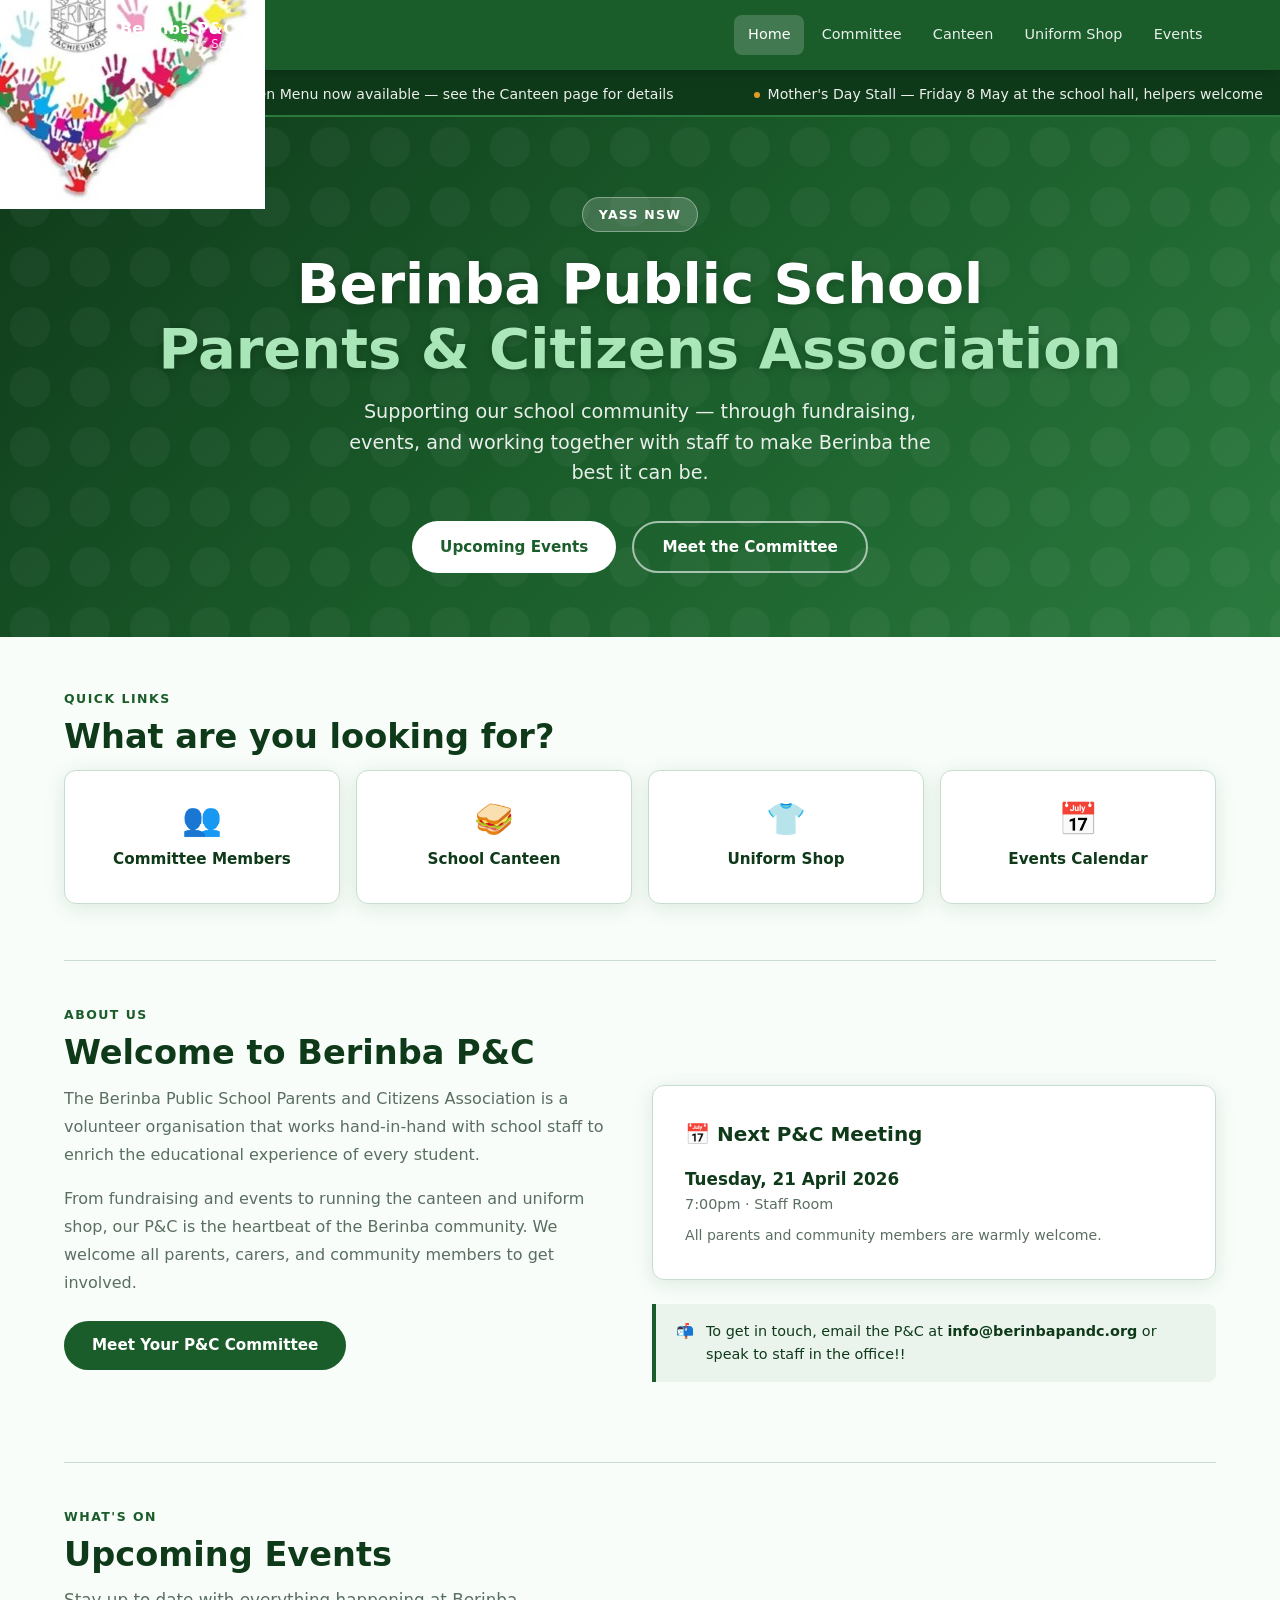
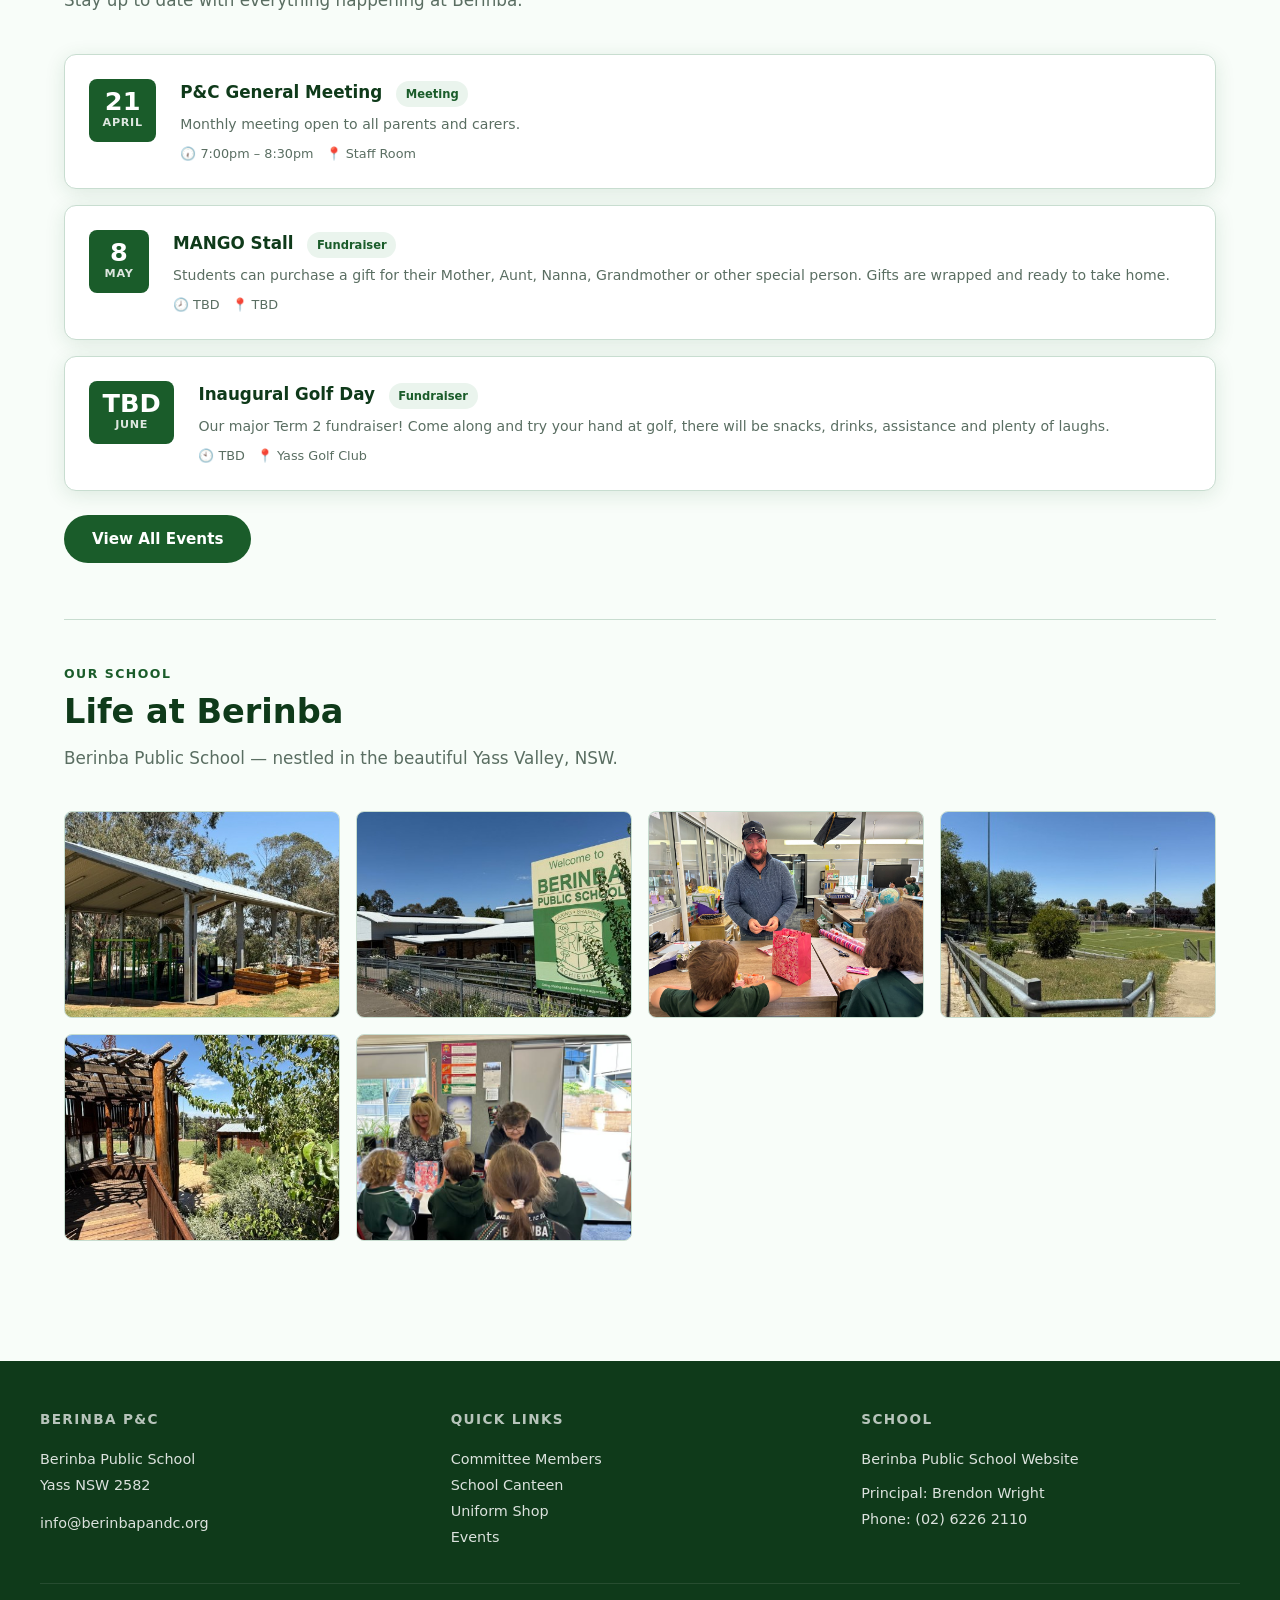
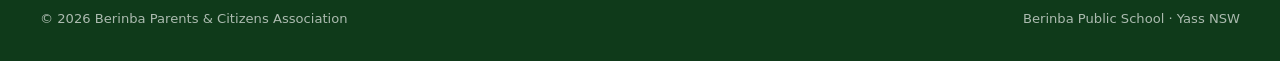
==== index.html @ 1c78a3bf "Update navigation logo image source" ====
<!DOCTYPE html>
<html lang="en">
<head>
  <meta charset="UTF-8" />
  <meta name="viewport" content="width=device-width, initial-scale=1.0" />
  <title>Berinba P&C Association | Berinba Public School, Yass NSW</title>
  <meta name="description" content="Berinba Public School Parents and Citizens Association — Yass NSW. Events, canteen, uniform shop and committee information." />
  <link rel="stylesheet" href="styles.css" />
</head>
<body>

<!-- ===== NAVIGATION ===== -->
<nav>
  <div class="nav-inner">
    <a href="index.html" class="nav-logo">
      <div class="nav-logo-icon"><img src="photos/pandclogo.jpg"></div>
      <div class="nav-logo-text">
        <strong>Berinba P&C</strong>
        <span>Berinba Public School</span>
      </div>
    </a>
    <button class="nav-hamburger" onclick="toggleMenu()" aria-label="Menu">
      <span></span><span></span><span></span>
    </button>
    <ul class="nav-links" id="navLinks">
      <li><a href="index.html" class="active">Home</a></li>
      <li><a href="committee.html">Committee</a></li>
      <li><a href="canteen.html">Canteen</a></li>
      <li><a href="uniform.html">Uniform Shop</a></li>
      <li><a href="events.html">Events</a></li>
    </ul>
  </div>
</nav>

<!-- ===== EVENTS TICKER ===== -->
<div class="ticker-wrap">
  <div class="ticker-outer" style="padding-left: 110px;">
    <span class="ticker-label">News</span>
    <div class="ticker-track" id="tickerTrack">
      <!-- Items duplicated for seamless loop -->
      <span class="ticker-item"><span class="dot"></span>Term 2 Canteen Menu now available — see the Canteen page for details</span>
      <span class="ticker-item"><span class="dot"></span>Mother's Day Stall — Friday 8 May at the school hall, helpers welcome</span>
      <span class="ticker-item"><span class="dot"></span>P&C Meeting — Tuesday 21 April, 7:00pm in the Staff Room. All welcome!</span>
      <span class="ticker-item"><span class="dot"></span>Uniform Shop open every Friday morning, orders can be made on the QKR app</span>
      <span class="ticker-item"><span class="dot"></span>Pancake breakfast from 8:30am, 20 April - join us to start the new term</span>
      <span class="ticker-item"><span class="dot"></span>Berinba's Inaugural Golf Day - more details coming soon</span>
      <span class="ticker-item"><span class="dot"></span>Term 2 Canteen Menu now available — see the Canteen page for details</span>
      <span class="ticker-item"><span class="dot"></span>Mother's Day Stall — Friday 8 May at the school hall, helpers welcome</span>
      <span class="ticker-item"><span class="dot"></span>P&C Meeting — Tuesday 21 April, 7:00pm in the Staff Room. All welcome!</span>
      <span class="ticker-item"><span class="dot"></span>Uniform Shop open every Friday morning, orders can be made on the QKR app</span>
      <span class="ticker-item"><span class="dot"></span>Pancake breakfast from 8:30am, 20 April - join us to start the new term</span>
      <span class="ticker-item"><span class="dot"></span>Berinba's Inaugural Golf Day - more details coming soon</span> </div>
  </div>
</div>

<!-- ===== HERO ===== -->
<section class="hero">
  <div class="hero-badge">Yass NSW</div>
  <h1>Berinba Public School<br><span>Parents & Citizens Association</span></h1>
  <p>Supporting our school community — through fundraising, events, and working together with staff to make Berinba the best it can be.</p>
  <div class="hero-actions">
    <a href="events.html" class="btn btn-white">Upcoming Events</a>
    <a href="committee.html" class="btn btn-outline">Meet the Committee</a>
  </div>
</section>

<!-- ===== MAIN ===== -->
<main>

  <!-- Quick links -->
  <section class="section">
    <p class="section-label">Quick Links</p>
    <h2 class="section-title">What are you looking for?</h2>
    <div class="quick-links">
      <a href="committee.html" class="quick-link">
        <span class="quick-link-icon">👥</span>
        Committee Members
      </a>
      <a href="canteen.html" class="quick-link">
        <span class="quick-link-icon">🥪</span>
        School Canteen
      </a>
      <a href="uniform.html" class="quick-link">
        <span class="quick-link-icon">👕</span>
        Uniform Shop
      </a>
      <a href="events.html" class="quick-link">
        <span class="quick-link-icon">📅</span>
        Events Calendar
      </a>
    </div>
  </section>

  <div class="divider"></div>

  <!-- About P&C -->
  <section class="section">
    <p class="section-label">About Us</p>
    <h2 class="section-title">Welcome to Berinba P&C</h2>
    <div class="info-row">
      <div>
        <p style="color: var(--text-muted); margin-bottom: 1rem; font-size: 1rem; line-height: 1.75;">
          The Berinba Public School Parents and Citizens Association is a volunteer organisation that works hand-in-hand with school staff to enrich the educational experience of every student.
        </p>
        <p style="color: var(--text-muted); margin-bottom: 1.5rem; font-size: 1rem; line-height: 1.75;">
          From fundraising and events to running the canteen and uniform shop, our P&C is the heartbeat of the Berinba community. We welcome all parents, carers, and community members to get involved.
        </p>
        <a href="committee.html" class="btn btn-green">Meet Your P&C Committee</a>
      </div>
      <div>
        <div class="info-block" style="margin-bottom: 1rem;">
          <h2>📅 Next P&C Meeting</h2>
          <p style="font-size: 1.05rem; font-weight: 600; color: var(--green-dark);">Tuesday, 21 April 2026</p>
          <p style="color: var(--text-muted); font-size: 0.9rem;"> 7:00pm · Staff Room</p>
          <p style="color: var(--text-muted); font-size: 0.88rem; margin-top: 0.5rem;">All parents and community members are warmly welcome.</p>
        </div>
        <div class="notice">
          <span>📬</span>
          <span>To get in touch, email the P&C at <strong>info@berinbapandc.org</strong> or speak to staff in the office!!</span>
        </div>
      </div>
    </div>
  </section>

  <div class="divider"></div>

  <!-- Upcoming Events Preview -->
  <section class="section">
    <p class="section-label">What's On</p>
    <h2 class="section-title">Upcoming Events</h2>
    <p class="section-intro">Stay up to date with everything happening at Berinba.</p>

    <div class="event-list">
      <div class="event-card">
        <div class="event-date-box">
          <span class="day">21</span>
          <span class="month">April</span>
        </div>
        <div class="event-info">
          <h3>P&C General Meeting <span class="event-tag">Meeting</span></h3>
          <p>Monthly meeting open to all parents and carers.</p>
          <div class="event-meta">
            <span>🕡 7:00pm – 8:30pm</span>
            <span>📍 Staff Room</span>
          </div>
        </div>
      </div>

      <div class="event-card">
        <div class="event-date-box">
          <span class="day">8</span>
          <span class="month">May</span>
        </div>
        <div class="event-info">
          <h3>MANGO Stall <span class="event-tag">Fundraiser</span></h3>
          <p>Students can purchase a gift for their Mother, Aunt, Nanna, Grandmother or other special person. Gifts are wrapped and ready to take home.</p>
          <div class="event-meta">
            <span>🕗 TBD</span>
            <span>📍 TBD</span>
          </div>
        </div>
      </div>

      <div class="event-card">
        <div class="event-date-box">
          <span class="day">TBD</span>
          <span class="month">June</span>
        </div>
        <div class="event-info">
          <h3>Inaugural Golf Day <span class="event-tag">Fundraiser</span></h3>
          <p>Our major Term 2 fundraiser! Come along and try your hand at golf, there will be snacks, drinks, assistance and plenty of laughs.</p>
          <div class="event-meta">
            <span>🕙 TBD</span>
            <span>📍 Yass Golf Club</span>
          </div>
        </div>
      </div>
    </div>

    <div style="margin-top: 1.5rem;">
      <a href="events.html" class="btn btn-green">View All Events</a>
    </div>
  </section>

  <div class="divider"></div>

  <!-- Photo Gallery -->
  <section class="section">
    <p class="section-label">Our School</p>
    <h2 class="section-title">Life at Berinba</h2>
    <p class="section-intro">Berinba Public School — nestled in the beautiful Yass Valley, NSW.</p>
    <div class="photo-grid">
      <div class="photo-item" title="Our adventure playground"><img src="photos/adventureplayground.jpg" alt="The Adventure Playground" style="width:100%;height:100%;object-fit:cover;"></div>
      <div class="photo-item" title="The school entrance on Church St"><img src="photos/schoolentry.jpg" alt="School Entry" style="width:100%;height:100%;object-fit:cover;"></div>
      <div class="photo-item" title="Our Vice President lending a hand"><img src="photos/chfundraising.jpg" alt="MANGO Stall" style="width:100%;height:100%;object-fit:cover;"></div>
      <div class="photo-item" title="The school oval"><img src="photos/schooloval.jpg" alt="The Adventure Playground" style="width:100%;height:100%;object-fit:cover;"></div>
      <div class="photo-item" title="Our nature playground"><img src="photos/natureplaygound.jpg" alt="The Nature Playground" style="width:100%;height:100%;object-fit:cover;"></div>
      <div class="photo-item" title="Our fundraising nannas"><img src="photos/fundraising.jpg" alt="Fundraising Nannas" style="width:100%;height:100%;object-fit:cover;"></div>
    </div>
    <p style="font-size: 0.82rem; color: var(--text-muted); margin-top: 1rem;">
    </p>
  </section>

</main>

<!-- ===== FOOTER ===== -->
<footer>
  <div class="footer-inner">
    <div class="footer-col">
      <h4>Berinba P&C</h4>
      <p>Berinba Public School<br>Yass NSW 2582</p>
      <p style="margin-top: 0.75rem;">info@berinbapandc.org</p>
    </div>
    <div class="footer-col">
      <h4>Quick Links</h4>
      <a href="committee.html">Committee Members</a>
      <a href="canteen.html">School Canteen</a>
      <a href="uniform.html">Uniform Shop</a>
      <a href="events.html">Events</a>
    </div>
    <div class="footer-col">
      <h4>School</h4>
      <a href="https://berinba-p.schools.nsw.gov.au" target="_blank" rel="noopener">Berinba Public School Website</a>
      <p style="margin-top: 0.5rem;">Principal: Brendon Wright</p>
      <p>Phone: (02) 6226 2110</p>
    </div>
  </div>
  <div class="footer-bottom">
    <span>© 2026 Berinba Parents & Citizens Association</span>
    <span>Berinba Public School · Yass NSW</span>
  </div>
</footer>

<script>
function toggleMenu() {
  document.getElementById('navLinks').classList.toggle('open');
}

// Close menu on outside click
document.addEventListener('click', function(e) {
  const nav = document.getElementById('navLinks');
  const btn = document.querySelector('.nav-hamburger');
  if (!nav.contains(e.target) && !btn.contains(e.target)) {
    nav.classList.remove('open');
  }
});
</script>
</body>
</html>
---- styles.css ----
/* ===== BERINBA P&C WEBSITE STYLES ===== */

:root {
  --green: #1a5c2a;
  --green-dark: #0f3a1a;
  --green-light: #2a7a3e;
  --green-pale: #eaf4ed;
  --white: #ffffff;
  --off-white: #f8fdf9;
  --text: #1a1a1a;
  --text-muted: #5a6e62;
  --border: #c8ddd0;
  --shadow: 0 4px 20px rgba(26, 92, 42, 0.12);
  --shadow-hover: 0 8px 32px rgba(26, 92, 42, 0.2);
  --radius: 12px;
  --radius-sm: 8px;
  --transition: 0.25s ease;
  --font-main: 'Segoe UI', system-ui, -apple-system, sans-serif;
}

*, *::before, *::after { box-sizing: border-box; margin: 0; padding: 0; }

html { scroll-behavior: smooth; }

body {
  font-family: var(--font-main);
  color: var(--text);
  background: var(--off-white);
  line-height: 1.6;
}

/* ===== NAVIGATION ===== */
nav {
  position: sticky;
  top: 0;
  z-index: 100;
  background: var(--green);
  box-shadow: 0 2px 16px rgba(0,0,0,0.25);
}

.nav-inner {
  max-width: 1200px;
  margin: 0 auto;
  padding: 0 1.5rem;
  display: flex;
  align-items: center;
  justify-content: space-between;
  height: 70px;
}

.nav-logo {
  display: flex;
  align-items: center;
  gap: 0.75rem;
  text-decoration: none;
  color: var(--white);
}

.nav-logo-icon {
  width: 44px;
  height: 44px;
  background: var(--white);
  border-radius: 50%;
  display: flex;
  align-items: center;
  justify-content: center;
  font-size: 1.5rem;
  flex-shrink: 0;
}

.nav-logo-text {
  display: flex;
  flex-direction: column;
  line-height: 1.2;
}

.nav-logo-text strong {
  font-size: 1rem;
  font-weight: 700;
  letter-spacing: 0.01em;
}

.nav-logo-text span {
  font-size: 0.72rem;
  opacity: 0.85;
  letter-spacing: 0.03em;
}

.nav-links {
  display: flex;
  list-style: none;
  gap: 0.25rem;
}

.nav-links a {
  display: block;
  padding: 0.5rem 0.85rem;
  color: var(--white);
  text-decoration: none;
  font-size: 0.9rem;
  font-weight: 500;
  border-radius: var(--radius-sm);
  transition: background var(--transition), opacity var(--transition);
  opacity: 0.9;
}

.nav-links a:hover,
.nav-links a.active {
  background: rgba(255,255,255,0.18);
  opacity: 1;
}

.nav-hamburger {
  display: none;
  flex-direction: column;
  gap: 5px;
  cursor: pointer;
  padding: 4px;
  background: none;
  border: none;
}

.nav-hamburger span {
  display: block;
  width: 24px;
  height: 2px;
  background: var(--white);
  border-radius: 2px;
  transition: var(--transition);
}

@media (max-width: 768px) {
  .nav-hamburger { display: flex; }

  .nav-links {
    display: none;
    position: absolute;
    top: 70px;
    left: 0;
    right: 0;
    background: var(--green-dark);
    flex-direction: column;
    padding: 0.75rem;
    gap: 0.25rem;
  }

  .nav-links.open { display: flex; }
  .nav-links a { padding: 0.75rem 1rem; font-size: 0.95rem; }
}

/* ===== EVENTS TICKER ===== */
.ticker-wrap {
  background: var(--green-dark);
  border-bottom: 2px solid var(--green-light);
  overflow: hidden;
  padding: 0.6rem 0;
}

.ticker-label {
  display: inline-block;
  background: #f5a623;
  color: #1a1a1a;
  font-size: 0.72rem;
  font-weight: 700;
  letter-spacing: 0.08em;
  padding: 0.25rem 0.75rem;
  border-radius: 0 4px 4px 0;
  position: absolute;
  left: 0;
  top: 50%;
  transform: translateY(-50%);
  z-index: 2;
  text-transform: uppercase;
}

.ticker-outer {
  position: relative;
  overflow: hidden;
  white-space: nowrap;
}

.ticker-track {
  display: inline-flex;
  gap: 0;
  animation: ticker 45s linear infinite;
}

.ticker-track:hover { animation-play-state: paused; }

.ticker-item {
  display: inline-flex;
  align-items: center;
  gap: 0.5rem;
  color: var(--white);
  font-size: 0.88rem;
  padding: 0 2.5rem;
  white-space: nowrap;
  opacity: 0.92;
}

.ticker-item .dot {
  display: inline-block;
  width: 6px;
  height: 6px;
  background: #f5a623;
  border-radius: 50%;
  flex-shrink: 0;
}

@keyframes ticker {
  0% { transform: translateX(0); }
  100% { transform: translateX(-50%); }
}

/* ===== HERO ===== */
.hero {
  background: linear-gradient(135deg, var(--green-dark) 0%, var(--green) 50%, var(--green-light) 100%);
  color: var(--white);
  padding: 5rem 1.5rem 4rem;
  text-align: center;
  position: relative;
  overflow: hidden;
}

.hero::before {
  content: '';
  position: absolute;
  inset: 0;
  background: url("data:image/svg+xml,%3Csvg width='60' height='60' viewBox='0 0 60 60' xmlns='http://www.w3.org/2000/svg'%3E%3Cg fill='none' fill-rule='evenodd'%3E%3Cg fill='%23ffffff' fill-opacity='0.04'%3E%3Ccircle cx='30' cy='30' r='20'/%3E%3C/g%3E%3C/g%3E%3C/svg%3E");
  pointer-events: none;
}

.hero-badge {
  display: inline-block;
  background: rgba(255,255,255,0.18);
  border: 1px solid rgba(255,255,255,0.35);
  color: var(--white);
  font-size: 0.78rem;
  font-weight: 600;
  letter-spacing: 0.1em;
  text-transform: uppercase;
  padding: 0.4rem 1rem;
  border-radius: 100px;
  margin-bottom: 1.25rem;
}

.hero h1 {
  font-size: clamp(2rem, 5vw, 3.5rem);
  font-weight: 800;
  line-height: 1.15;
  margin-bottom: 1rem;
  text-shadow: 0 2px 8px rgba(0,0,0,0.2);
}

.hero h1 span { color: #a8e6b8; }

.hero p {
  font-size: clamp(1rem, 2.5vw, 1.2rem);
  opacity: 0.9;
  max-width: 600px;
  margin: 0 auto 2rem;
}

.hero-actions {
  display: flex;
  gap: 1rem;
  justify-content: center;
  flex-wrap: wrap;
}

/* ===== BUTTONS ===== */
.btn {
  display: inline-flex;
  align-items: center;
  gap: 0.5rem;
  padding: 0.75rem 1.75rem;
  border-radius: 100px;
  font-size: 0.95rem;
  font-weight: 600;
  text-decoration: none;
  transition: all var(--transition);
  cursor: pointer;
  border: none;
}

.btn-white {
  background: var(--white);
  color: var(--green);
}

.btn-white:hover {
  background: var(--green-pale);
  transform: translateY(-2px);
  box-shadow: 0 6px 20px rgba(0,0,0,0.15);
}

.btn-outline {
  background: transparent;
  color: var(--white);
  border: 2px solid rgba(255,255,255,0.6);
}

.btn-outline:hover {
  background: rgba(255,255,255,0.15);
  border-color: var(--white);
  transform: translateY(-2px);
}

.btn-green {
  background: var(--green);
  color: var(--white);
}

.btn-green:hover {
  background: var(--green-dark);
  transform: translateY(-2px);
  box-shadow: var(--shadow-hover);
}

/* ===== PAGE HERO (inner pages) ===== */
.page-hero {
  background: linear-gradient(135deg, var(--green-dark) 0%, var(--green) 100%);
  color: var(--white);
  padding: 3.5rem 1.5rem 3rem;
  text-align: center;
}

.page-hero h1 {
  font-size: clamp(1.75rem, 4vw, 2.75rem);
  font-weight: 800;
  margin-bottom: 0.6rem;
}

.page-hero p {
  font-size: 1.05rem;
  opacity: 0.88;
  max-width: 540px;
  margin: 0 auto;
}

/* ===== MAIN CONTENT ===== */
main {
  max-width: 1200px;
  margin: 0 auto;
  padding: 3rem 1.5rem 4rem;
}

.section-label {
  display: inline-block;
  color: var(--green);
  font-size: 0.78rem;
  font-weight: 700;
  letter-spacing: 0.12em;
  text-transform: uppercase;
  margin-bottom: 0.5rem;
}

.section-title {
  font-size: clamp(1.5rem, 3vw, 2.1rem);
  font-weight: 800;
  color: var(--green-dark);
  line-height: 1.2;
  margin-bottom: 0.75rem;
}

.section-intro {
  font-size: 1.05rem;
  color: var(--text-muted);
  max-width: 600px;
  margin-bottom: 2.5rem;
}

/* ===== CARDS ===== */
.card-grid {
  display: grid;
  grid-template-columns: repeat(auto-fit, minmax(260px, 1fr));
  gap: 1.5rem;
}

.card-grid-3 {
  grid-template-columns: repeat(auto-fit, minmax(300px, 1fr));
}

.card {
  background: var(--white);
  border-radius: var(--radius);
  box-shadow: var(--shadow);
  overflow: hidden;
  transition: transform var(--transition), box-shadow var(--transition);
  border: 1px solid var(--border);
}

.card:hover {
  transform: translateY(-4px);
  box-shadow: var(--shadow-hover);
}

.card-img {
  width: 100%;
  height: 180px;
  object-fit: cover;
  display: block;
  background: var(--green-pale);
}

.card-img-placeholder {
  width: 100%;
  height: 180px;
  background: linear-gradient(135deg, var(--green-pale), var(--border));
  display: flex;
  align-items: center;
  justify-content: center;
  font-size: 3rem;
}

.card-body {
  padding: 1.5rem;
}

.card-body h3 {
  font-size: 1.1rem;
  font-weight: 700;
  color: var(--green-dark);
  margin-bottom: 0.35rem;
}

.card-body p {
  font-size: 0.9rem;
  color: var(--text-muted);
  line-height: 1.6;
}

/* ===== COMMITTEE CARDS ===== */
.committee-grid {
  display: grid;
  grid-template-columns: repeat(auto-fill, minmax(220px, 1fr));
  gap: 1.5rem;
}

.committee-card {
  background: var(--white);
  border-radius: var(--radius);
  box-shadow: var(--shadow);
  padding: 2rem 1.5rem;
  text-align: center;
  transition: transform var(--transition), box-shadow var(--transition);
  border: 1px solid var(--border);
}

.committee-card:hover {
  transform: translateY(-4px);
  box-shadow: var(--shadow-hover);
}

.committee-avatar {
  width: 80px;
  height: 80px;
  border-radius: 50%;
  background: linear-gradient(135deg, var(--green), var(--green-light));
  display: flex;
  align-items: center;
  justify-content: center;
  font-size: 2rem;
  margin: 0 auto 1rem;
  border: 3px solid var(--green-pale);
}

.committee-role {
  display: inline-block;
  background: var(--green-pale);
  color: var(--green);
  font-size: 0.72rem;
  font-weight: 700;
  letter-spacing: 0.06em;
  text-transform: uppercase;
  padding: 0.3rem 0.75rem;
  border-radius: 100px;
  margin-bottom: 0.6rem;
}

.committee-card h3 {
  font-size: 1rem;
  font-weight: 700;
  color: var(--green-dark);
  margin-bottom: 0.3rem;
}

.committee-card p {
  font-size: 0.85rem;
  color: var(--text-muted);
}

/* ===== INFO BLOCKS ===== */
.info-block {
  background: var(--white);
  border-radius: var(--radius);
  box-shadow: var(--shadow);
  padding: 2rem;
  border: 1px solid var(--border);
  margin-bottom: 1.5rem;
}

.info-block h2 {
  font-size: 1.25rem;
  font-weight: 700;
  color: var(--green-dark);
  margin-bottom: 1rem;
  display: flex;
  align-items: center;
  gap: 0.5rem;
}

.info-row {
  display: grid;
  grid-template-columns: 1fr 1fr;
  gap: 1.5rem;
}

@media (max-width: 600px) {
  .info-row { grid-template-columns: 1fr; }
}

/* ===== TABLE ===== */
.table-wrap {
  overflow-x: auto;
  border-radius: var(--radius-sm);
  border: 1px solid var(--border);
}

table {
  width: 100%;
  border-collapse: collapse;
  font-size: 0.92rem;
}

th {
  background: var(--green);
  color: var(--white);
  padding: 0.85rem 1rem;
  text-align: left;
  font-weight: 600;
  font-size: 0.85rem;
  letter-spacing: 0.04em;
}

td {
  padding: 0.8rem 1rem;
  border-bottom: 1px solid var(--border);
  color: var(--text);
}

tr:last-child td { border-bottom: none; }
tr:nth-child(even) td { background: var(--green-pale); }

/* ===== EVENTS ===== */
.event-list {
  display: flex;
  flex-direction: column;
  gap: 1rem;
}

.event-card {
  background: var(--white);
  border-radius: var(--radius);
  box-shadow: var(--shadow);
  padding: 1.5rem;
  display: flex;
  gap: 1.5rem;
  align-items: flex-start;
  transition: transform var(--transition), box-shadow var(--transition);
  border: 1px solid var(--border);
}

.event-card:hover {
  transform: translateY(-2px);
  box-shadow: var(--shadow-hover);
}

.event-date-box {
  background: var(--green);
  color: var(--white);
  border-radius: var(--radius-sm);
  padding: 0.6rem 0.85rem;
  text-align: center;
  min-width: 60px;
  flex-shrink: 0;
}

.event-date-box .day {
  display: block;
  font-size: 1.6rem;
  font-weight: 800;
  line-height: 1;
}

.event-date-box .month {
  display: block;
  font-size: 0.7rem;
  font-weight: 600;
  letter-spacing: 0.06em;
  text-transform: uppercase;
  opacity: 0.85;
}

.event-info h3 {
  font-size: 1.05rem;
  font-weight: 700;
  color: var(--green-dark);
  margin-bottom: 0.35rem;
}

.event-info p {
  font-size: 0.88rem;
  color: var(--text-muted);
  margin-bottom: 0.5rem;
}

.event-meta {
  display: flex;
  flex-wrap: wrap;
  gap: 0.75rem;
  font-size: 0.8rem;
  color: var(--text-muted);
}

.event-meta span {
  display: flex;
  align-items: center;
  gap: 0.3rem;
}

.event-tag {
  display: inline-block;
  background: var(--green-pale);
  color: var(--green);
  font-size: 0.72rem;
  font-weight: 600;
  padding: 0.25rem 0.6rem;
  border-radius: 100px;
  margin-left: 0.5rem;
}

@media (max-width: 500px) {
  .event-card { flex-direction: column; gap: 1rem; }
}

/* ===== QUICK LINKS ===== */
.quick-links {
  display: grid;
  grid-template-columns: repeat(auto-fit, minmax(200px, 1fr));
  gap: 1rem;
}

.quick-link {
  display: flex;
  flex-direction: column;
  align-items: center;
  gap: 0.75rem;
  padding: 2rem 1.25rem;
  background: var(--white);
  border-radius: var(--radius);
  box-shadow: var(--shadow);
  text-decoration: none;
  color: var(--green-dark);
  font-weight: 600;
  font-size: 0.95rem;
  transition: all var(--transition);
  border: 1px solid var(--border);
  text-align: center;
}

.quick-link:hover {
  background: var(--green);
  color: var(--white);
  transform: translateY(-4px);
  box-shadow: var(--shadow-hover);
}

.quick-link-icon {
  font-size: 2rem;
  line-height: 1;
}

/* ===== NOTICE BOX ===== */
.notice {
  background: var(--green-pale);
  border-left: 4px solid var(--green);
  border-radius: 0 var(--radius-sm) var(--radius-sm) 0;
  padding: 1rem 1.25rem;
  font-size: 0.9rem;
  color: var(--green-dark);
  margin: 1.5rem 0;
  display: flex;
  gap: 0.75rem;
  align-items: flex-start;
}

/* ===== PHOTO GALLERY ===== */
.photo-grid {
  display: grid;
  grid-template-columns: repeat(auto-fill, minmax(220px, 1fr));
  gap: 1rem;
  margin-top: 1.5rem;
}

.photo-item {
  border-radius: var(--radius-sm);
  overflow: hidden;
  aspect-ratio: 4/3;
  background: linear-gradient(135deg, var(--green-pale), var(--border));
  display: flex;
  align-items: center;
  justify-content: center;
  font-size: 2.5rem;
  border: 1px solid var(--border);
}

/* ===== DIVIDER ===== */
.divider {
  height: 1px;
  background: var(--border);
  margin: 2.5rem 0;
}

/* ===== SECTION SPACING ===== */
.section { margin-bottom: 3.5rem; }

/* ===== FOOTER ===== */
footer {
  background: var(--green-dark);
  color: var(--white);
  padding: 3rem 1.5rem 2rem;
}

.footer-inner {
  max-width: 1200px;
  margin: 0 auto;
  display: grid;
  grid-template-columns: repeat(auto-fit, minmax(220px, 1fr));
  gap: 2rem;
  margin-bottom: 2rem;
}

.footer-col h4 {
  font-size: 0.85rem;
  font-weight: 700;
  letter-spacing: 0.1em;
  text-transform: uppercase;
  margin-bottom: 1rem;
  opacity: 0.7;
}

.footer-col p,
.footer-col a {
  font-size: 0.9rem;
  color: var(--white);
  opacity: 0.85;
  text-decoration: none;
  line-height: 1.8;
  display: block;
}

.footer-col a:hover { opacity: 1; text-decoration: underline; }

.footer-bottom {
  max-width: 1200px;
  margin: 0 auto;
  padding-top: 1.5rem;
  border-top: 1px solid rgba(255,255,255,0.15);
  display: flex;
  justify-content: space-between;
  align-items: center;
  flex-wrap: wrap;
  gap: 0.5rem;
  font-size: 0.82rem;
  opacity: 0.65;
}

/* ===== RESPONSIVE ===== */
@media (max-width: 600px) {
  main { padding: 2rem 1rem 3rem; }
  .hero { padding: 3.5rem 1rem 3rem; }
}
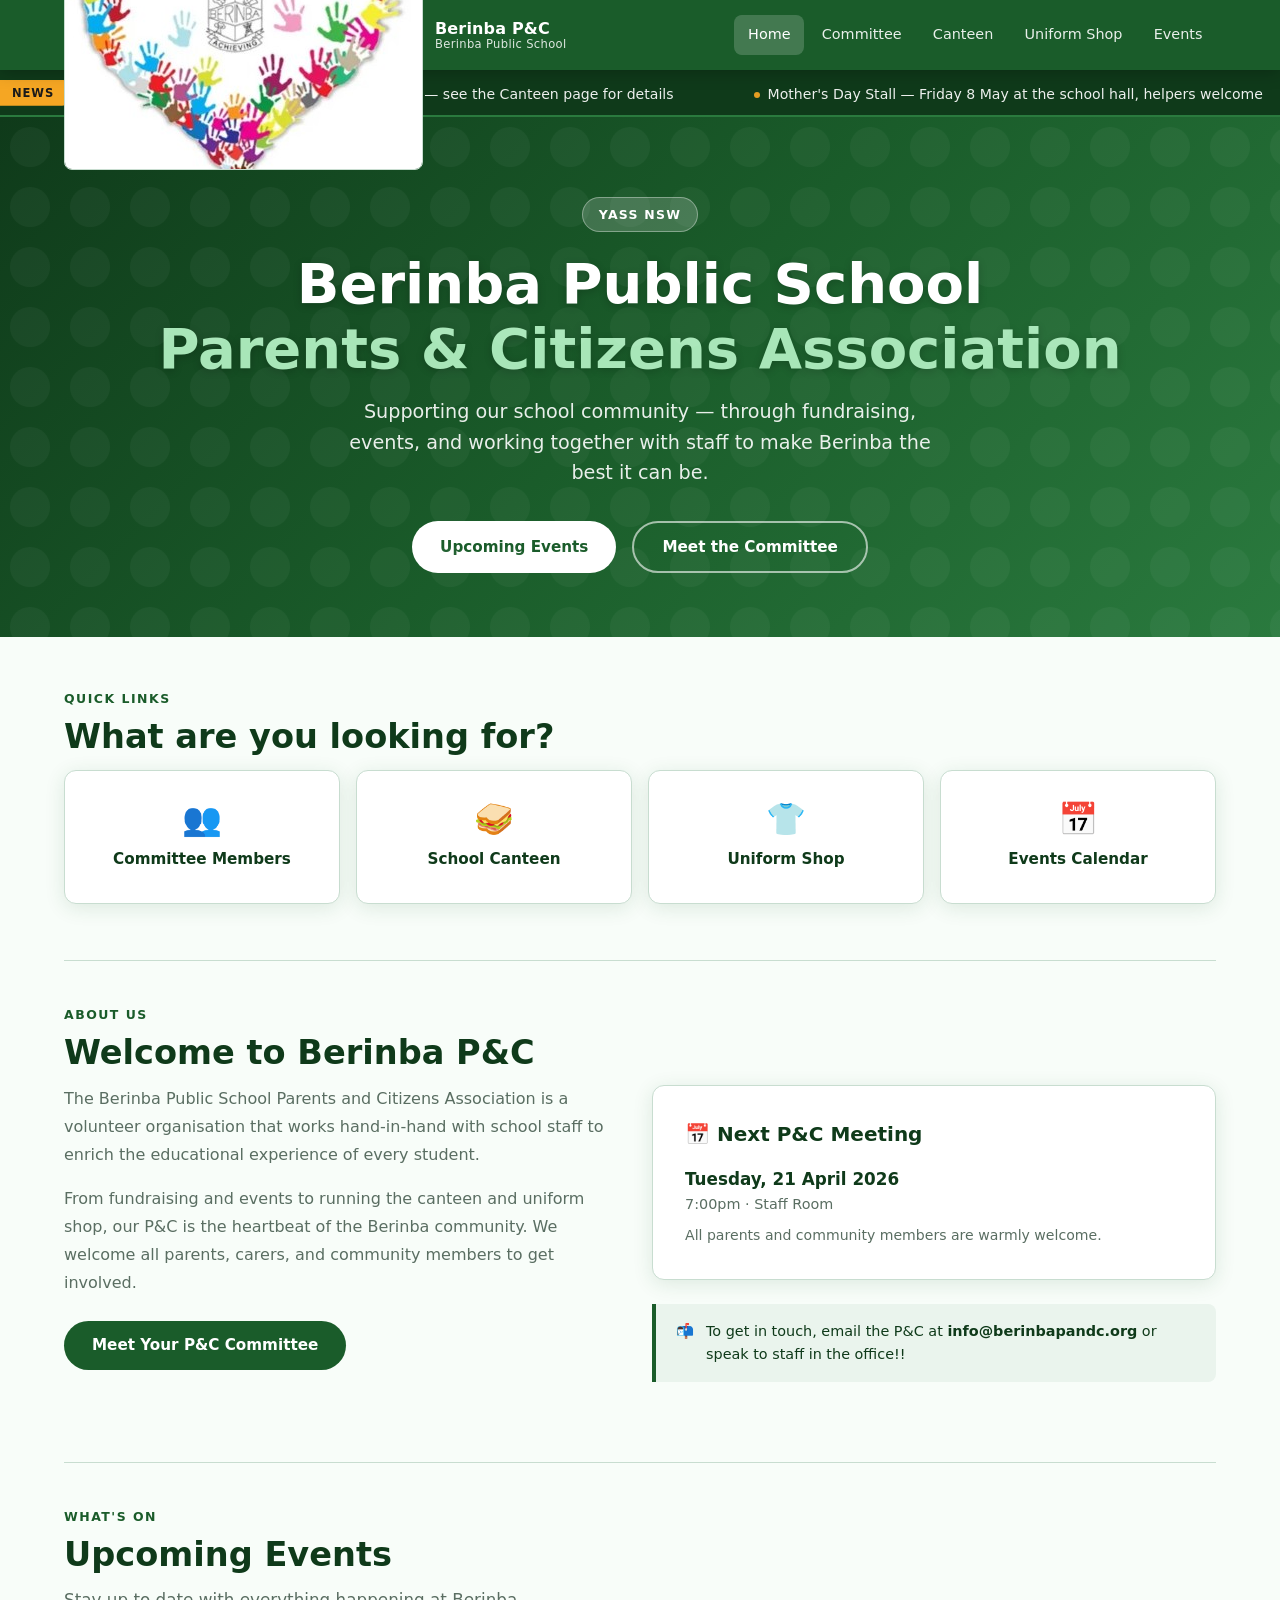
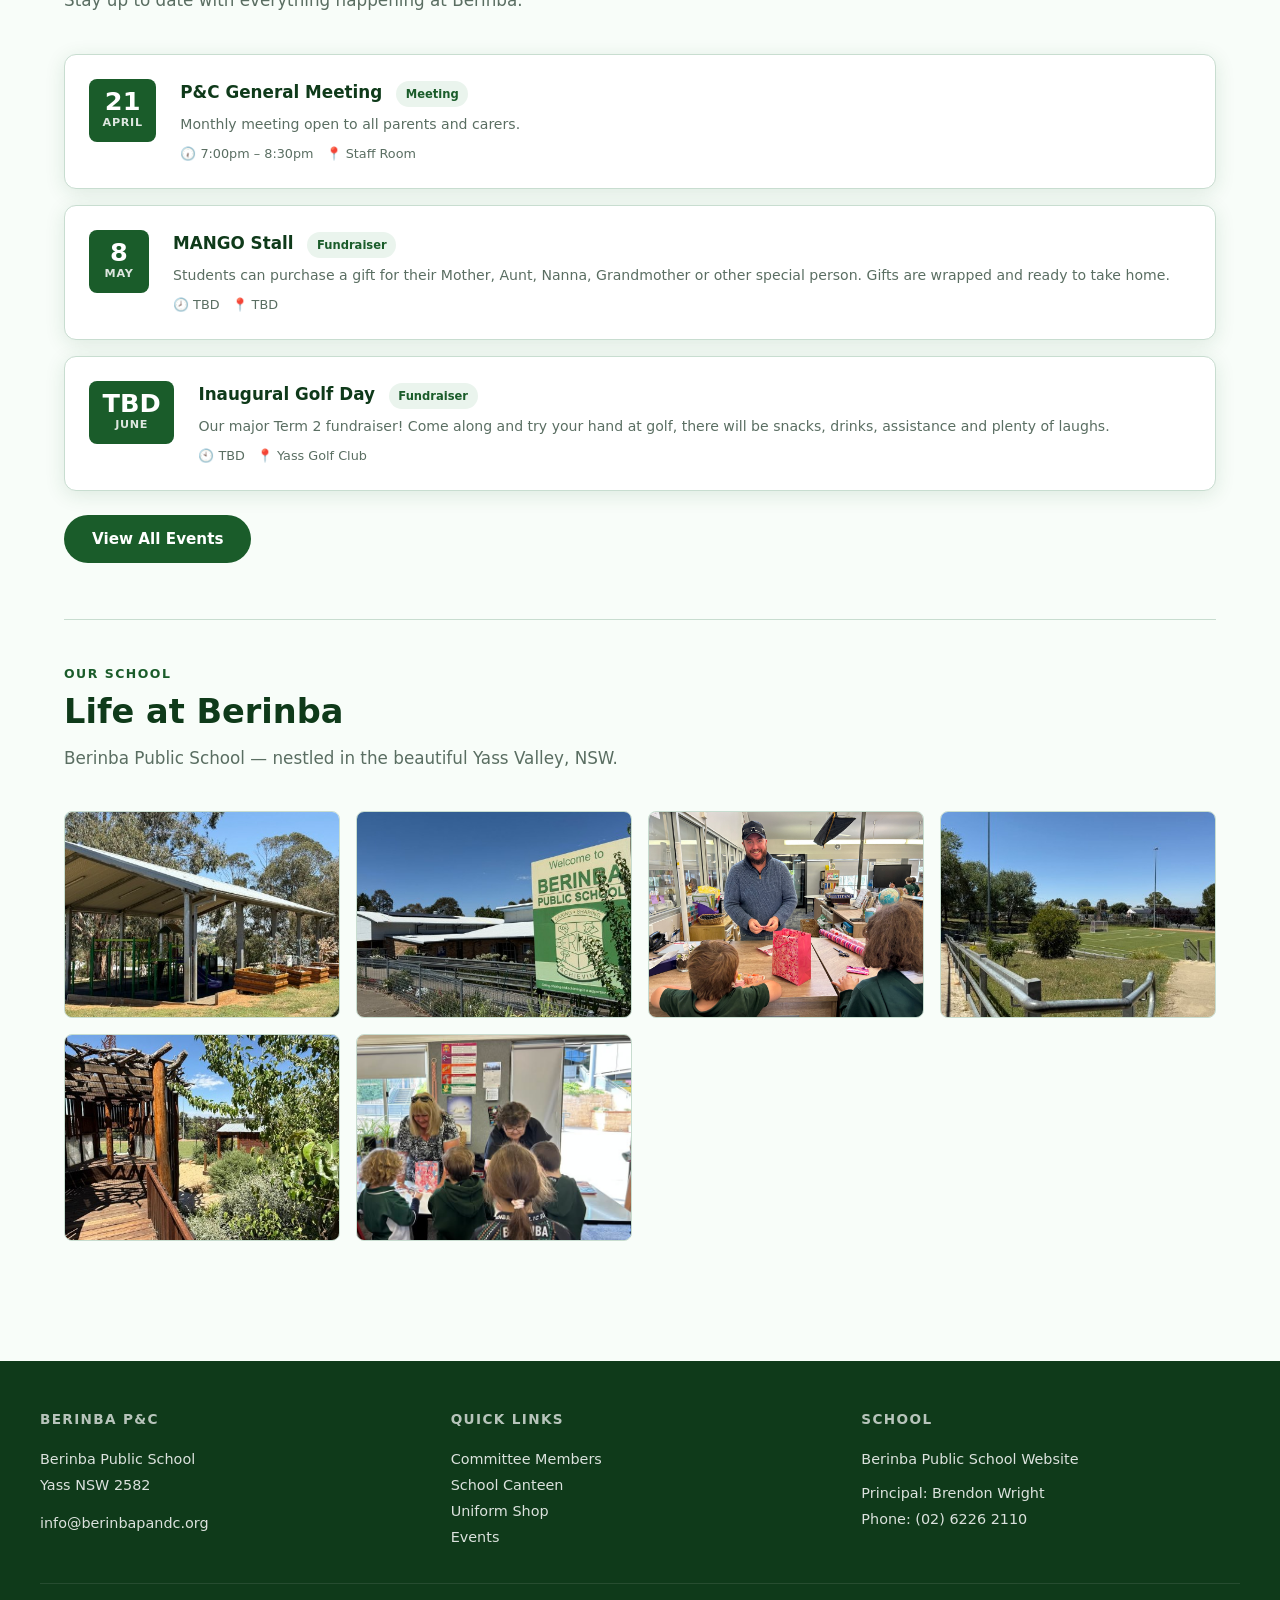
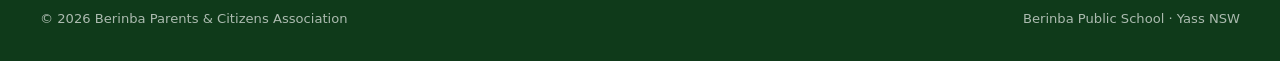
==== commit ebc2a118: "Replace nav logo icon with photo item div" ====
--- a/index.html
+++ b/index.html
@@ -13,7 +13,7 @@
 <nav>
   <div class="nav-inner">
     <a href="index.html" class="nav-logo">
-      <div class="nav-logo-icon"><img src="photos/pandclogo.jpg"></div>
+      <div class="photo-item"><img src="photos/pandclogo.jpg"></div>
       <div class="nav-logo-text">
         <strong>Berinba P&C</strong>
         <span>Berinba Public School</span>
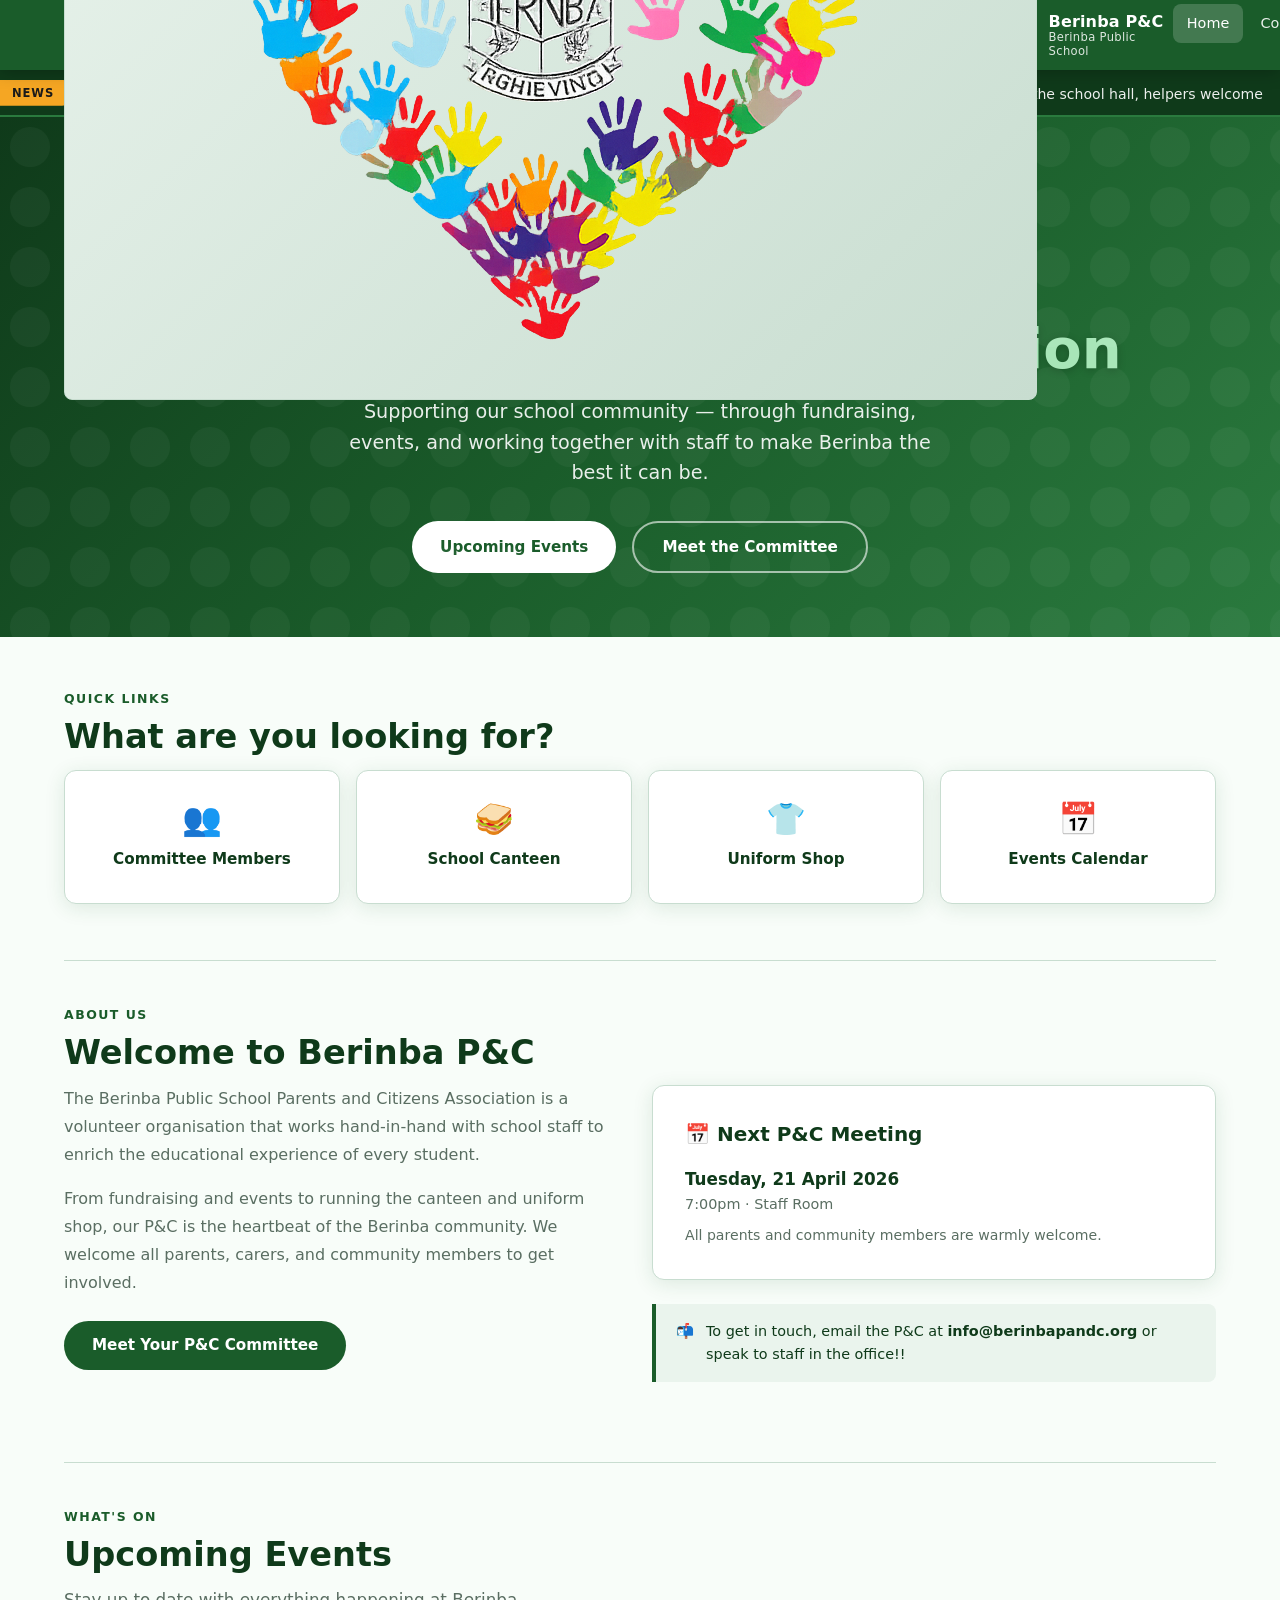
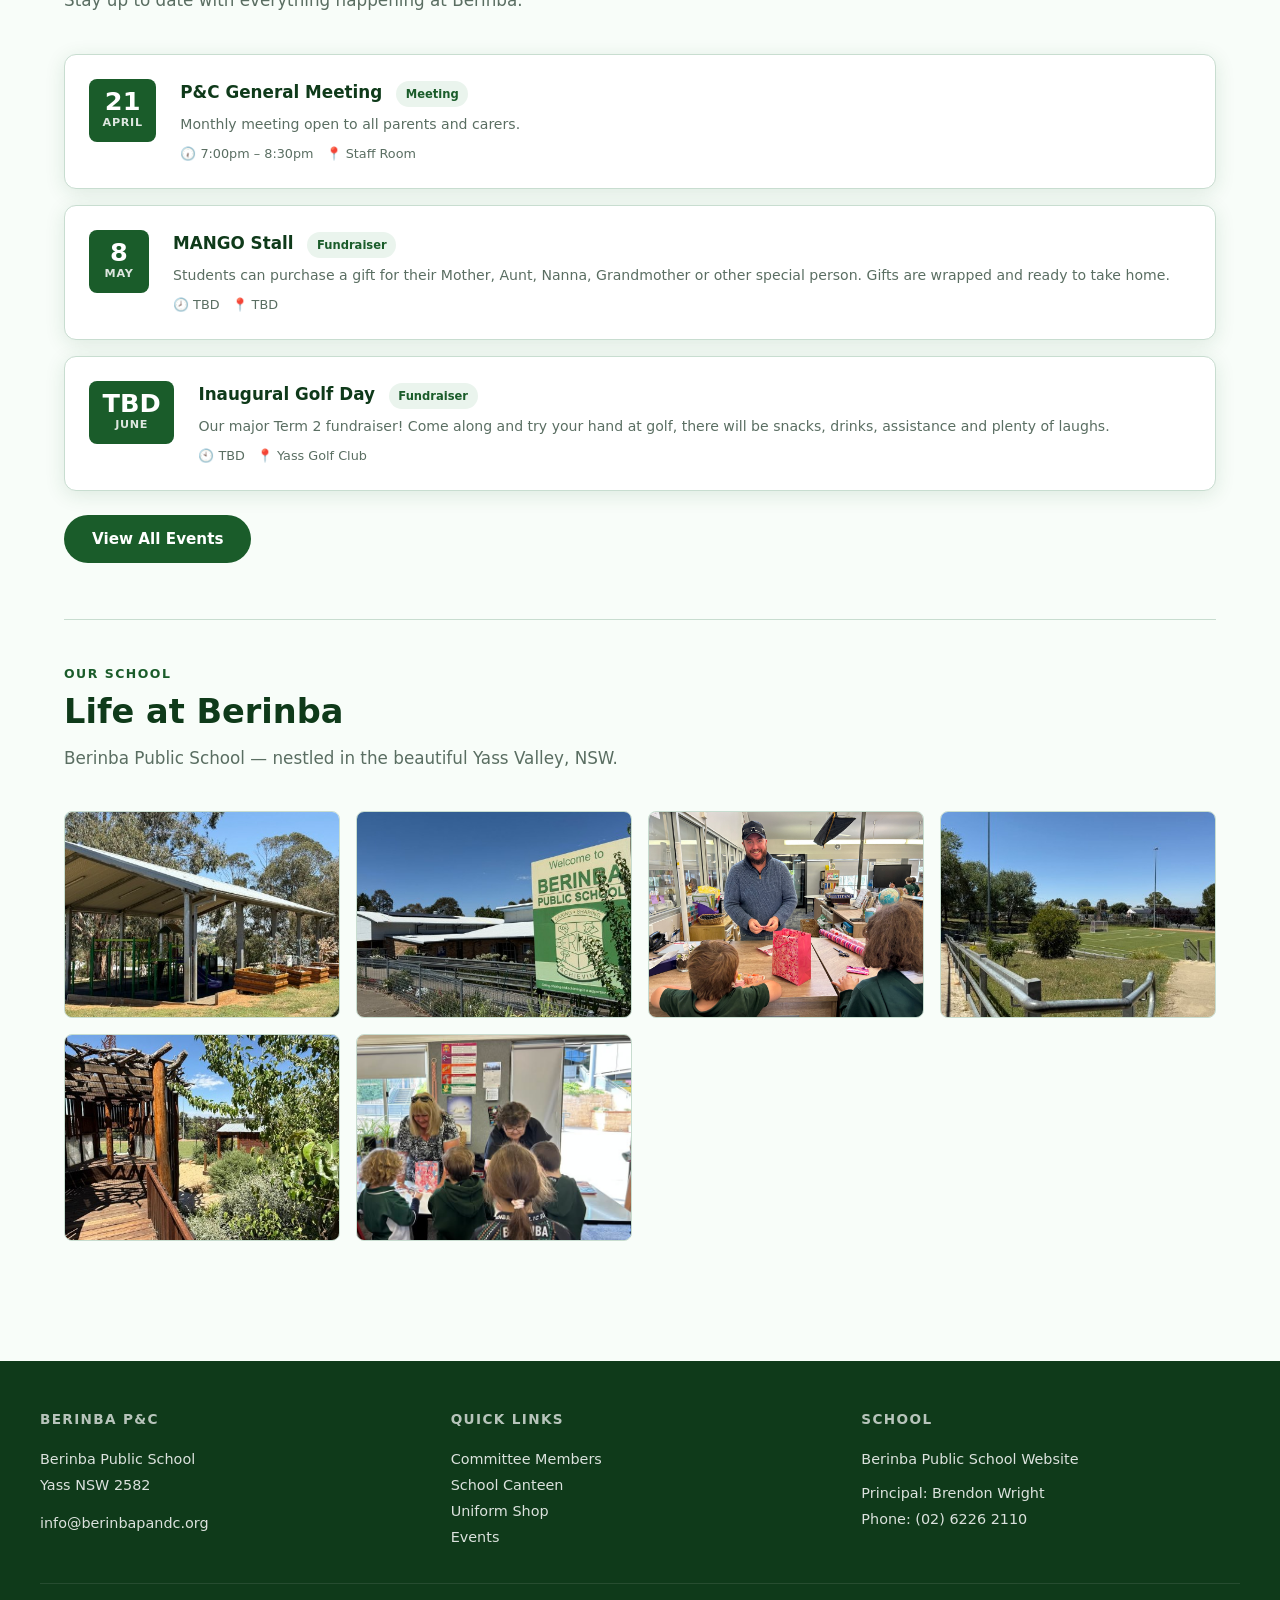
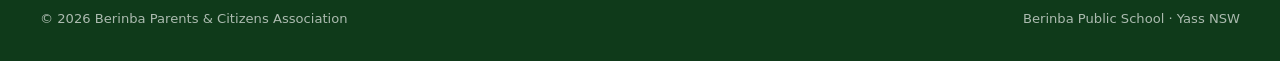
==== commit afbc487a: "Update index.html" ====
--- a/index.html
+++ b/index.html
@@ -13,7 +13,7 @@
 <nav>
   <div class="nav-inner">
     <a href="index.html" class="nav-logo">
-      <div class="photo-item"><img src="photos/pandclogo.jpg"></div>
+      <div class="photo-item"><img src="photos/tinylogo.png"></div>
       <div class="nav-logo-text">
         <strong>Berinba P&C</strong>
         <span>Berinba Public School</span>
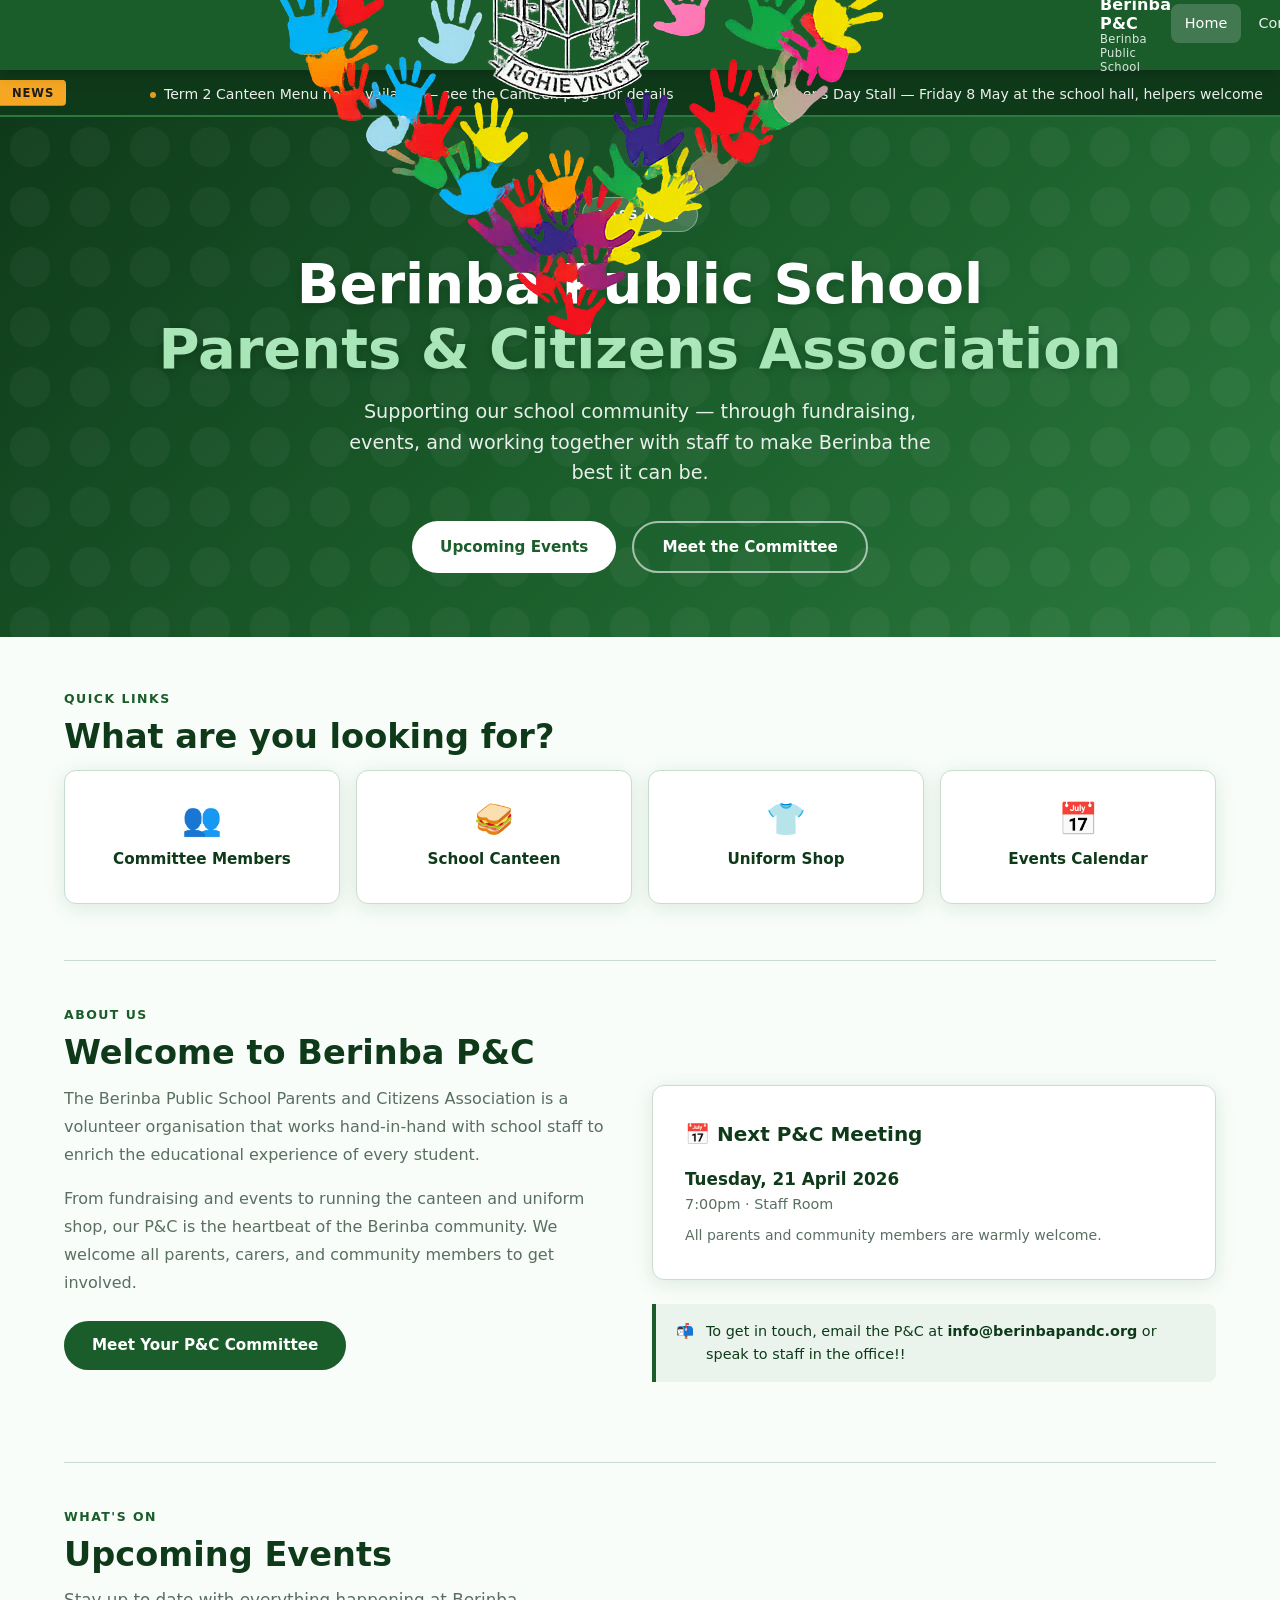
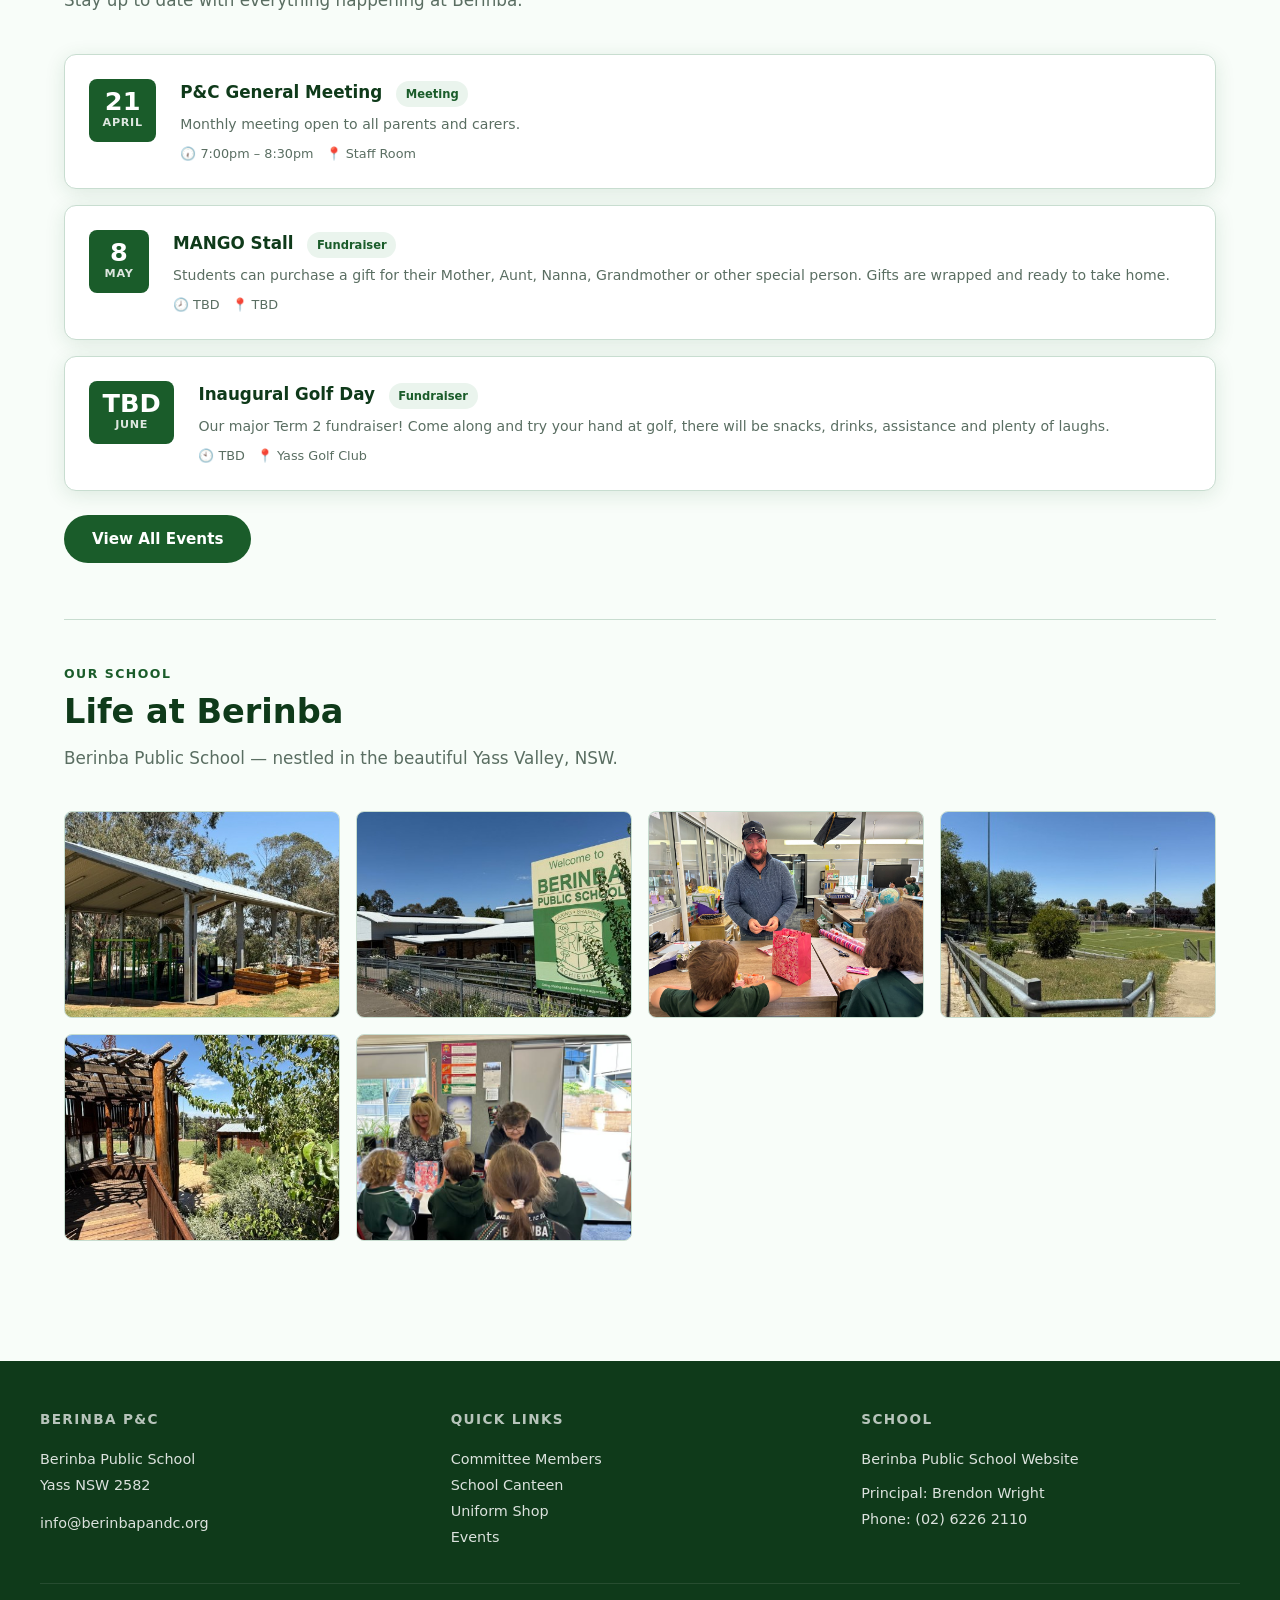
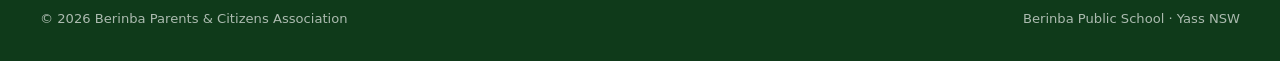
==== commit 61157df4: "Update navigation logo structure in index.html" ====
--- a/index.html
+++ b/index.html
@@ -13,7 +13,7 @@
 <nav>
   <div class="nav-inner">
     <a href="index.html" class="nav-logo">
-      <div class="photo-item"><img src="photos/tinylogo.png"></div>
+      <div class="nav-logo-item"><img src="photos/tinylogo.png"></div>
       <div class="nav-logo-text">
         <strong>Berinba P&C</strong>
         <span>Berinba Public School</span>
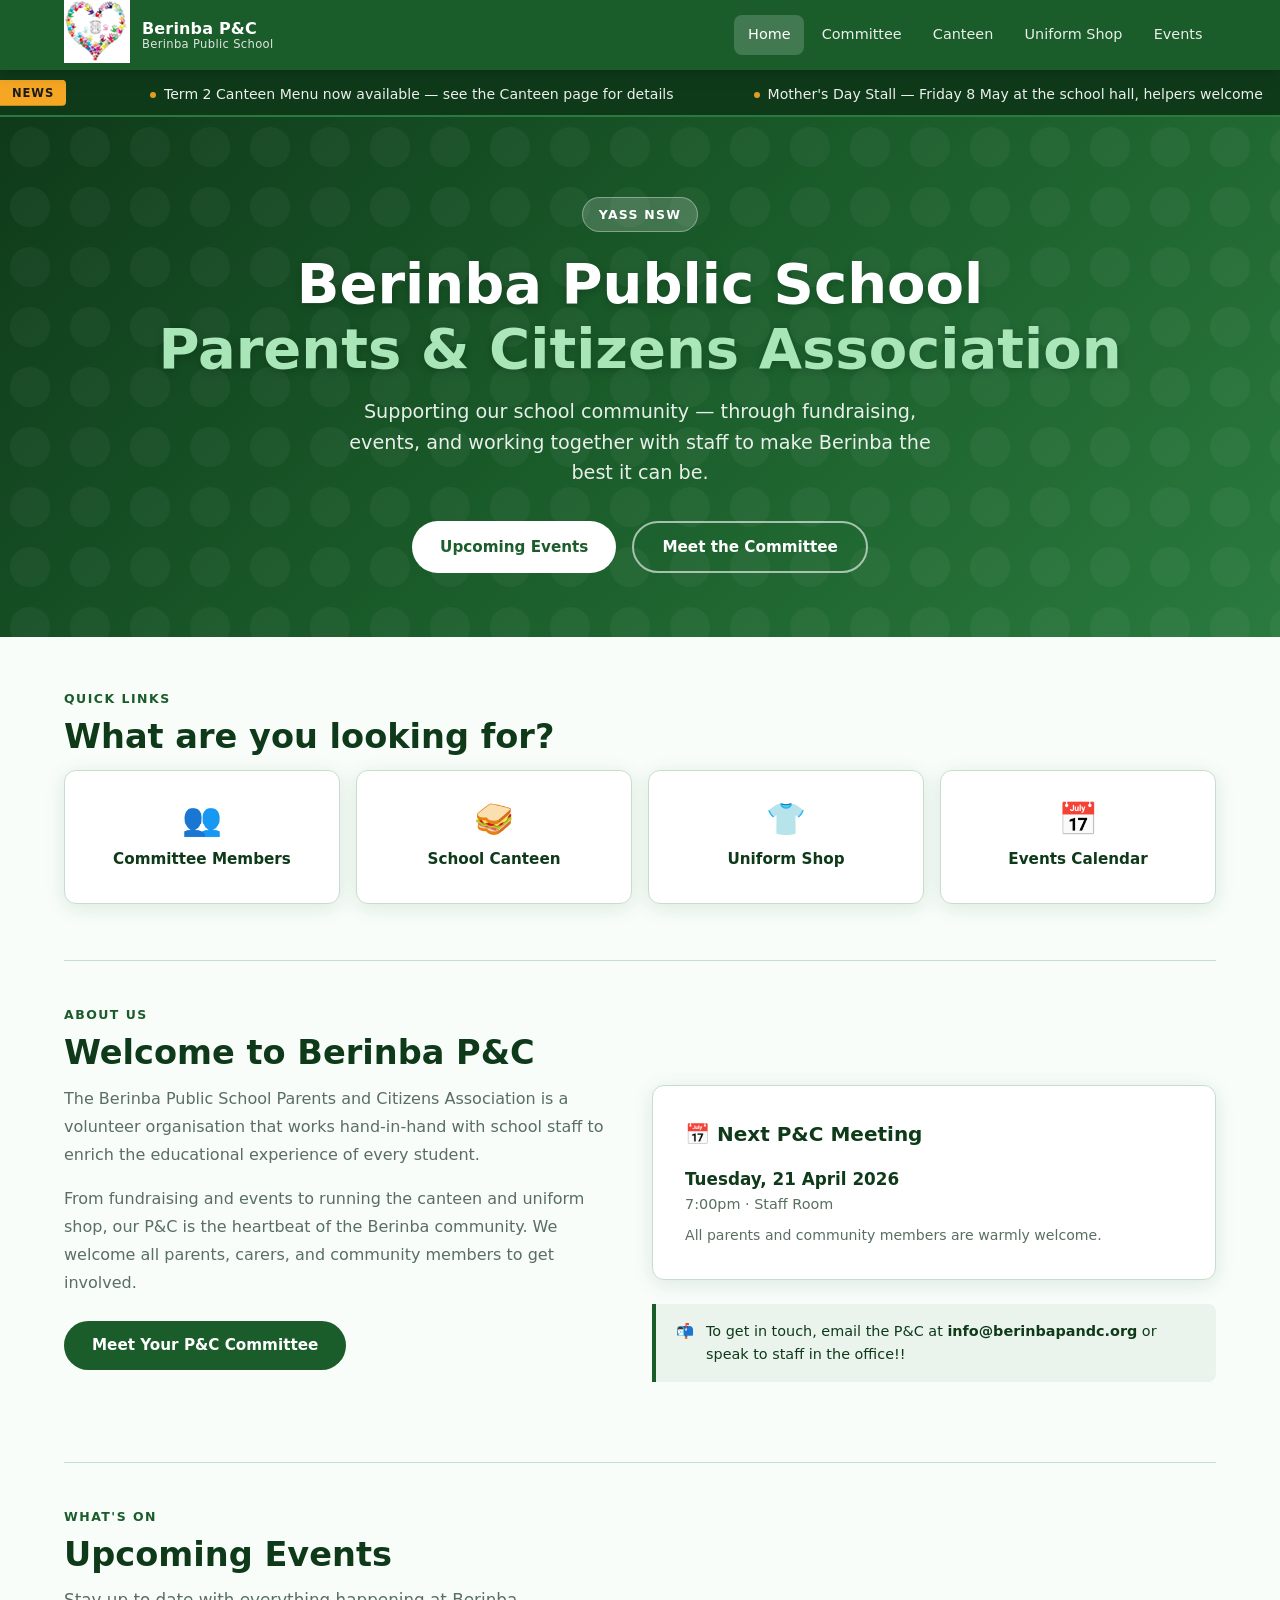
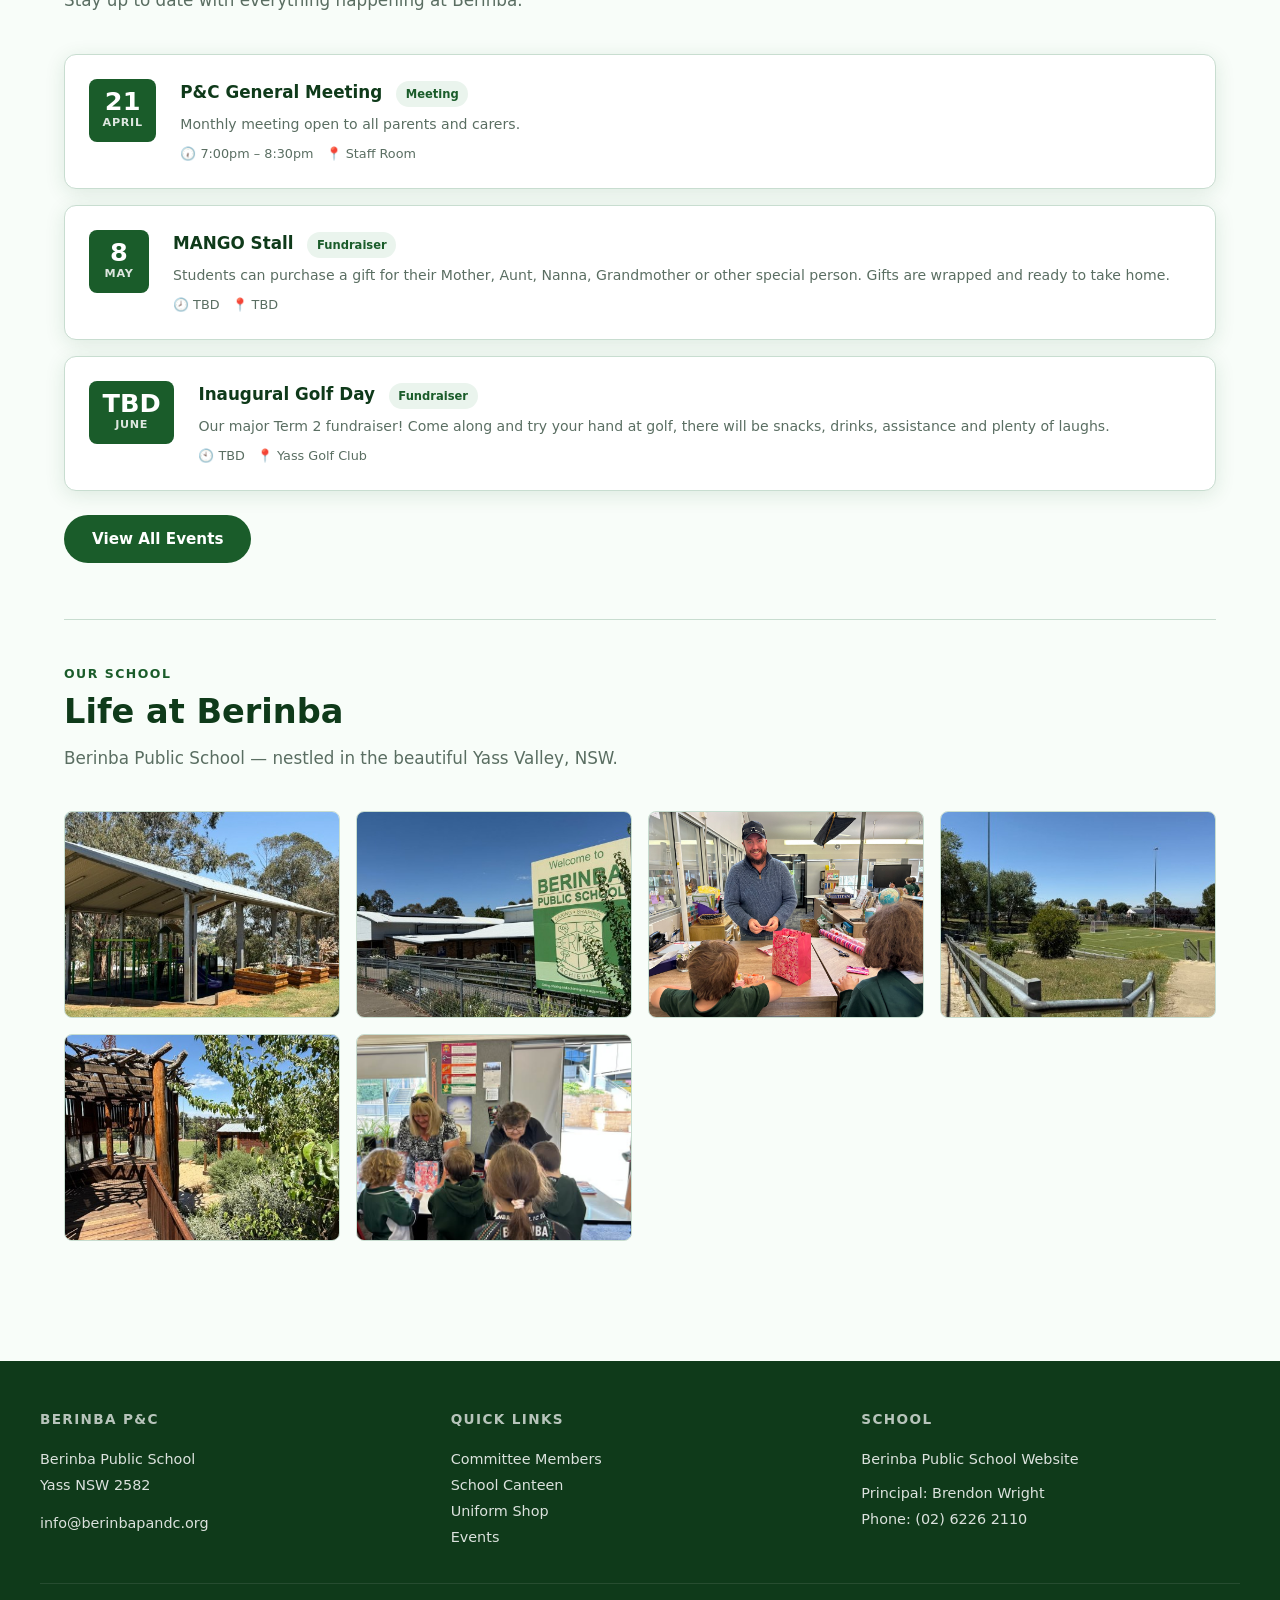
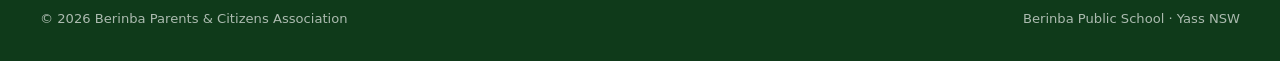
==== commit 739cf03e: "Update index.html" ====
--- a/index.html
+++ b/index.html
@@ -13,7 +13,7 @@
 <nav>
   <div class="nav-inner">
     <a href="index.html" class="nav-logo">
-      <div class="nav-logo-item"><img src="photos/tinylogo.png"></div>
+      <div class="nav-logo-item"><img src="photos/pandclogo.png"></div>
       <div class="nav-logo-text">
         <strong>Berinba P&C</strong>
         <span>Berinba Public School</span>
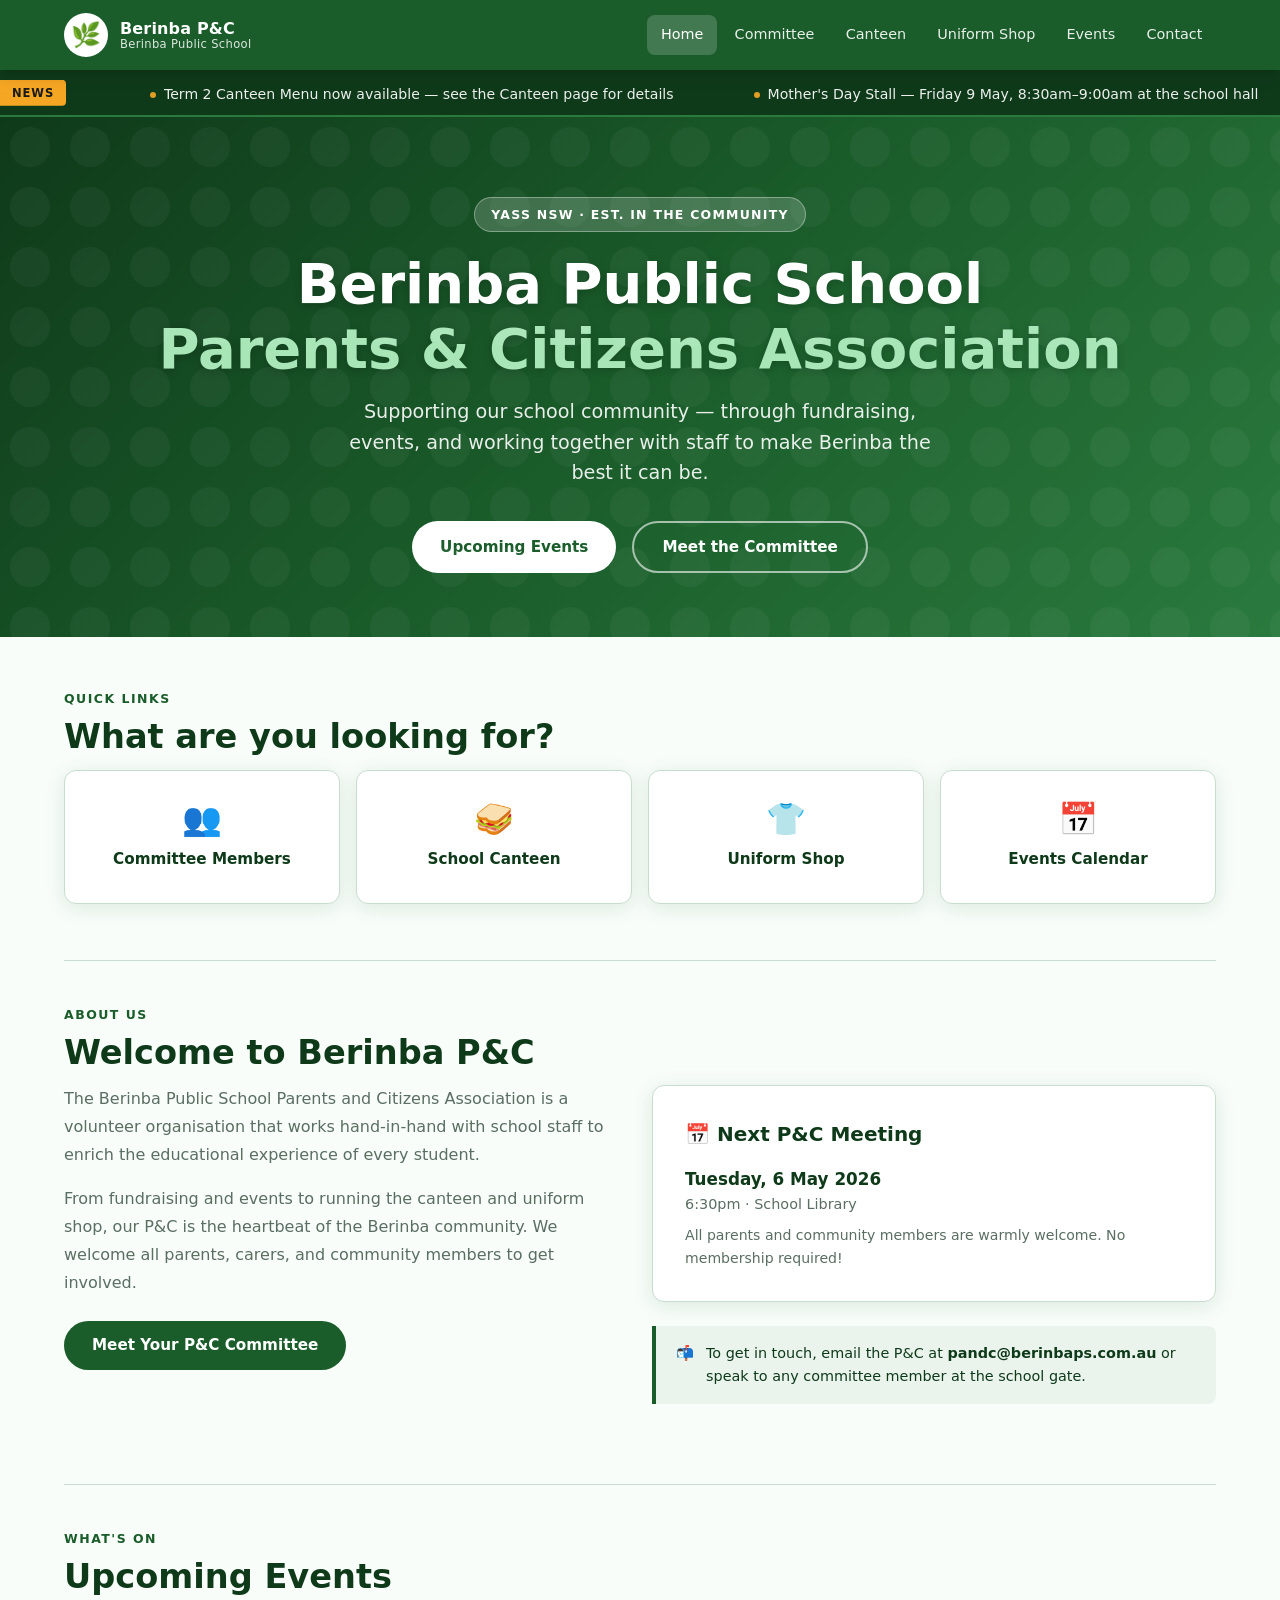
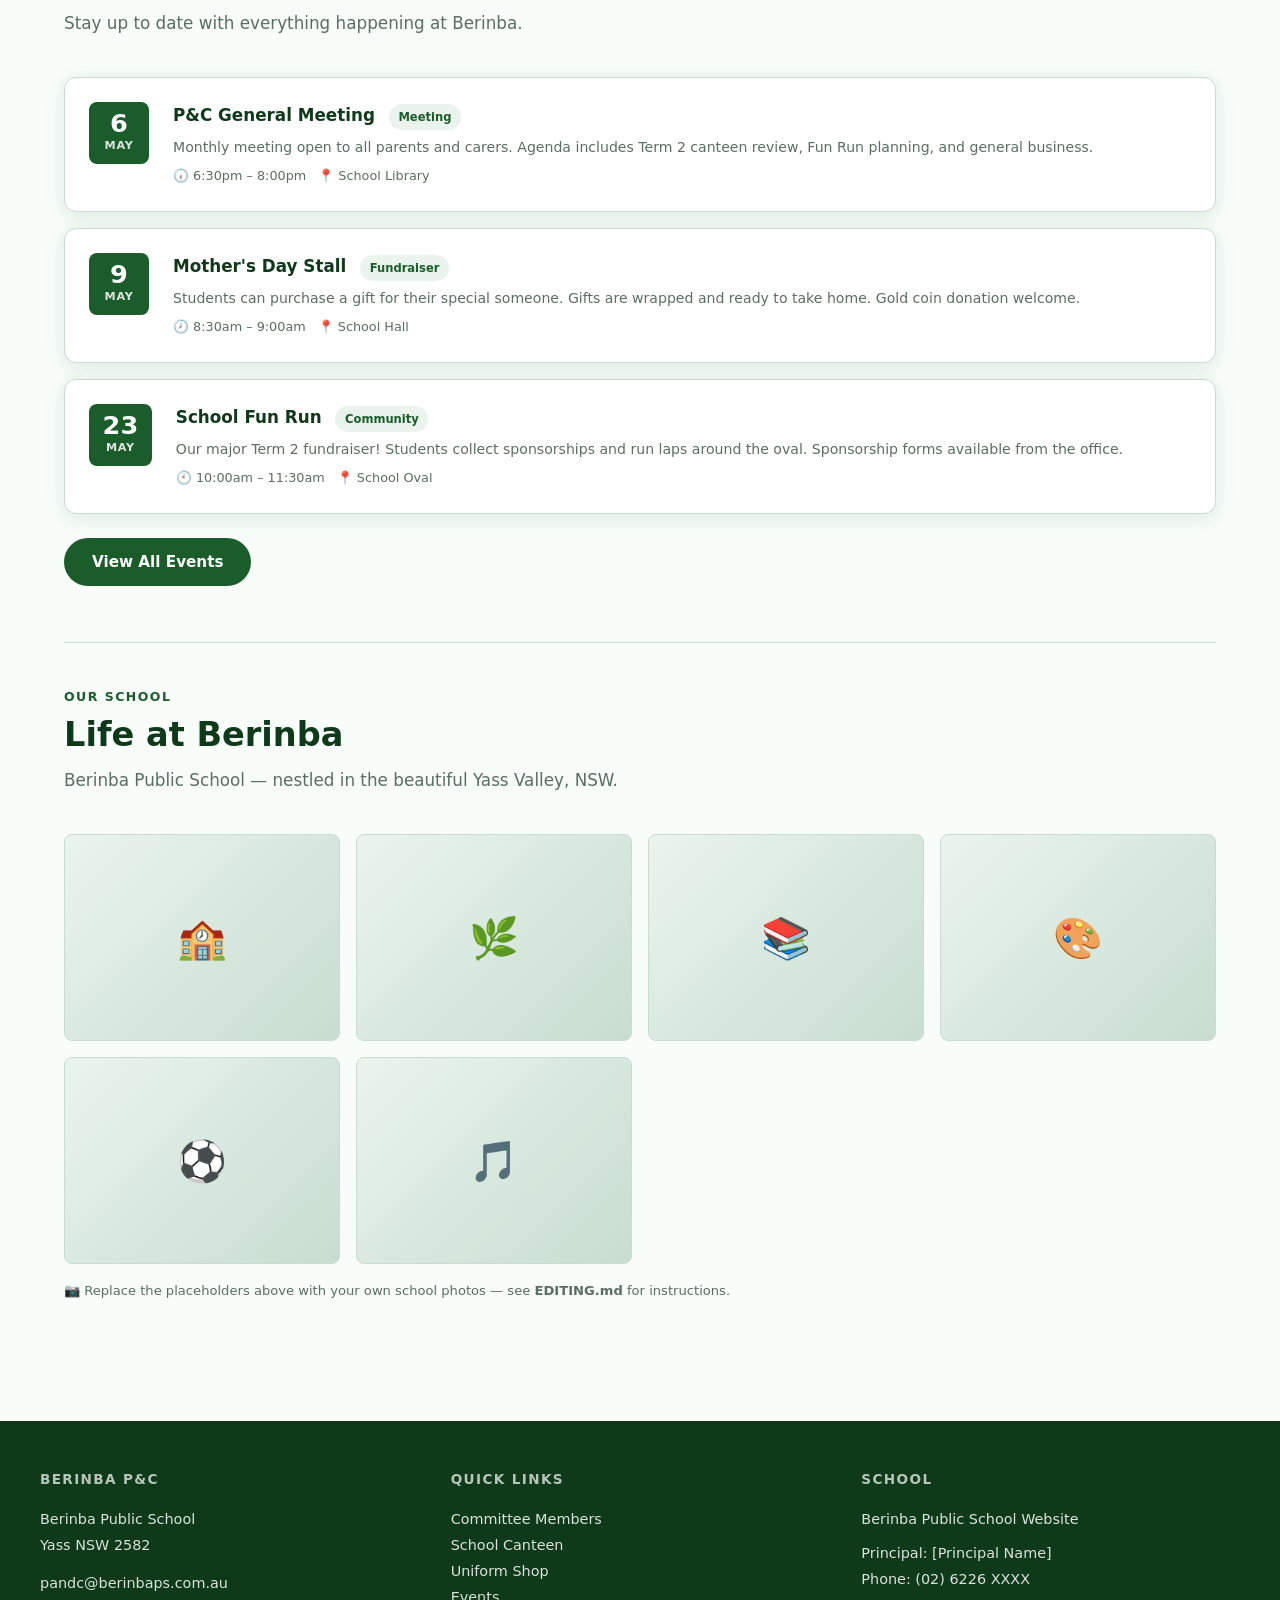
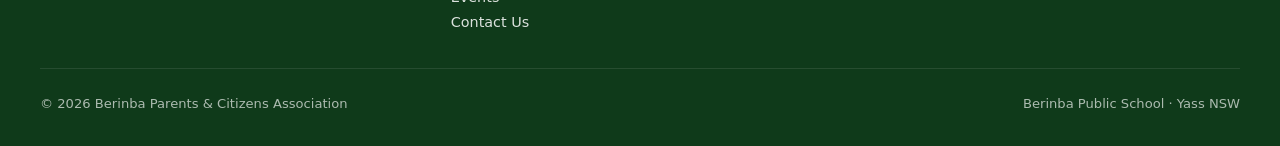
==== commit 4e523f9e: "Add contact/volunteer page and update navigation - New contact.html with enquiry and volunteer form " ====
--- a/index.html
+++ b/index.html
@@ -13,7 +13,7 @@
 <nav>
   <div class="nav-inner">
     <a href="index.html" class="nav-logo">
-      <div class="nav-logo-item"><img src="photos/pandclogo.png"></div>
+      <div class="nav-logo-icon">🌿</div>
       <div class="nav-logo-text">
         <strong>Berinba P&C</strong>
         <span>Berinba Public School</span>
@@ -28,6 +28,7 @@
       <li><a href="canteen.html">Canteen</a></li>
       <li><a href="uniform.html">Uniform Shop</a></li>
       <li><a href="events.html">Events</a></li>
+      <li><a href="contact.html">Contact</a></li>
     </ul>
   </div>
 </nav>
@@ -39,23 +40,24 @@
     <div class="ticker-track" id="tickerTrack">
       <!-- Items duplicated for seamless loop -->
       <span class="ticker-item"><span class="dot"></span>Term 2 Canteen Menu now available — see the Canteen page for details</span>
-      <span class="ticker-item"><span class="dot"></span>Mother's Day Stall — Friday 8 May at the school hall, helpers welcome</span>
-      <span class="ticker-item"><span class="dot"></span>P&C Meeting — Tuesday 21 April, 7:00pm in the Staff Room. All welcome!</span>
-      <span class="ticker-item"><span class="dot"></span>Uniform Shop open every Friday morning, orders can be made on the QKR app</span>
-      <span class="ticker-item"><span class="dot"></span>Pancake breakfast from 8:30am, 20 April - join us to start the new term</span>
-      <span class="ticker-item"><span class="dot"></span>Berinba's Inaugural Golf Day - more details coming soon</span>
+      <span class="ticker-item"><span class="dot"></span>Mother's Day Stall — Friday 9 May, 8:30am–9:00am at the school hall</span>
+      <span class="ticker-item"><span class="dot"></span>P&C Meeting — Tuesday 6 May, 6:30pm in the Library. All welcome!</span>
+      <span class="ticker-item"><span class="dot"></span>Uniform Shop open every Wednesday morning, 8:30am–9:00am</span>
+      <span class="ticker-item"><span class="dot"></span>School Fun Run — Friday 23 May. Sponsorship forms available from the office</span>
+      <span class="ticker-item"><span class="dot"></span>Book Fair returns in Week 5, Term 2 — more details coming soon</span>
       <span class="ticker-item"><span class="dot"></span>Term 2 Canteen Menu now available — see the Canteen page for details</span>
-      <span class="ticker-item"><span class="dot"></span>Mother's Day Stall — Friday 8 May at the school hall, helpers welcome</span>
-      <span class="ticker-item"><span class="dot"></span>P&C Meeting — Tuesday 21 April, 7:00pm in the Staff Room. All welcome!</span>
-      <span class="ticker-item"><span class="dot"></span>Uniform Shop open every Friday morning, orders can be made on the QKR app</span>
-      <span class="ticker-item"><span class="dot"></span>Pancake breakfast from 8:30am, 20 April - join us to start the new term</span>
-      <span class="ticker-item"><span class="dot"></span>Berinba's Inaugural Golf Day - more details coming soon</span> </div>
+      <span class="ticker-item"><span class="dot"></span>Mother's Day Stall — Friday 9 May, 8:30am–9:00am at the school hall</span>
+      <span class="ticker-item"><span class="dot"></span>P&C Meeting — Tuesday 6 May, 6:30pm in the Library. All welcome!</span>
+      <span class="ticker-item"><span class="dot"></span>Uniform Shop open every Wednesday morning, 8:30am–9:00am</span>
+      <span class="ticker-item"><span class="dot"></span>School Fun Run — Friday 23 May. Sponsorship forms available from the office</span>
+      <span class="ticker-item"><span class="dot"></span>Book Fair returns in Week 5, Term 2 — more details coming soon</span>
+    </div>
   </div>
 </div>
 
 <!-- ===== HERO ===== -->
 <section class="hero">
-  <div class="hero-badge">Yass NSW</div>
+  <div class="hero-badge">Yass NSW · Est. in the Community</div>
   <h1>Berinba Public School<br><span>Parents & Citizens Association</span></h1>
   <p>Supporting our school community — through fundraising, events, and working together with staff to make Berinba the best it can be.</p>
   <div class="hero-actions">
@@ -110,13 +112,13 @@
       <div>
         <div class="info-block" style="margin-bottom: 1rem;">
           <h2>📅 Next P&C Meeting</h2>
-          <p style="font-size: 1.05rem; font-weight: 600; color: var(--green-dark);">Tuesday, 21 April 2026</p>
-          <p style="color: var(--text-muted); font-size: 0.9rem;"> 7:00pm · Staff Room</p>
-          <p style="color: var(--text-muted); font-size: 0.88rem; margin-top: 0.5rem;">All parents and community members are warmly welcome.</p>
+          <p style="font-size: 1.05rem; font-weight: 600; color: var(--green-dark);">Tuesday, 6 May 2026</p>
+          <p style="color: var(--text-muted); font-size: 0.9rem;">6:30pm · School Library</p>
+          <p style="color: var(--text-muted); font-size: 0.88rem; margin-top: 0.5rem;">All parents and community members are warmly welcome. No membership required!</p>
         </div>
         <div class="notice">
           <span>📬</span>
-          <span>To get in touch, email the P&C at <strong>info@berinbapandc.org</strong> or speak to staff in the office!!</span>
+          <span>To get in touch, email the P&C at <strong>pandc@berinbaps.com.au</strong> or speak to any committee member at the school gate.</span>
         </div>
       </div>
     </div>
@@ -133,45 +135,45 @@
     <div class="event-list">
       <div class="event-card">
         <div class="event-date-box">
-          <span class="day">21</span>
-          <span class="month">April</span>
+          <span class="day">6</span>
+          <span class="month">May</span>
         </div>
         <div class="event-info">
           <h3>P&C General Meeting <span class="event-tag">Meeting</span></h3>
-          <p>Monthly meeting open to all parents and carers.</p>
+          <p>Monthly meeting open to all parents and carers. Agenda includes Term 2 canteen review, Fun Run planning, and general business.</p>
           <div class="event-meta">
-            <span>🕡 7:00pm – 8:30pm</span>
-            <span>📍 Staff Room</span>
+            <span>🕡 6:30pm – 8:00pm</span>
+            <span>📍 School Library</span>
           </div>
         </div>
       </div>
 
       <div class="event-card">
         <div class="event-date-box">
-          <span class="day">8</span>
+          <span class="day">9</span>
           <span class="month">May</span>
         </div>
         <div class="event-info">
-          <h3>MANGO Stall <span class="event-tag">Fundraiser</span></h3>
-          <p>Students can purchase a gift for their Mother, Aunt, Nanna, Grandmother or other special person. Gifts are wrapped and ready to take home.</p>
+          <h3>Mother's Day Stall <span class="event-tag">Fundraiser</span></h3>
+          <p>Students can purchase a gift for their special someone. Gifts are wrapped and ready to take home. Gold coin donation welcome.</p>
           <div class="event-meta">
-            <span>🕗 TBD</span>
-            <span>📍 TBD</span>
+            <span>🕗 8:30am – 9:00am</span>
+            <span>📍 School Hall</span>
           </div>
         </div>
       </div>
 
       <div class="event-card">
         <div class="event-date-box">
-          <span class="day">TBD</span>
-          <span class="month">June</span>
+          <span class="day">23</span>
+          <span class="month">May</span>
         </div>
         <div class="event-info">
-          <h3>Inaugural Golf Day <span class="event-tag">Fundraiser</span></h3>
-          <p>Our major Term 2 fundraiser! Come along and try your hand at golf, there will be snacks, drinks, assistance and plenty of laughs.</p>
+          <h3>School Fun Run <span class="event-tag">Community</span></h3>
+          <p>Our major Term 2 fundraiser! Students collect sponsorships and run laps around the oval. Sponsorship forms available from the office.</p>
           <div class="event-meta">
-            <span>🕙 TBD</span>
-            <span>📍 Yass Golf Club</span>
+            <span>🕙 10:00am – 11:30am</span>
+            <span>📍 School Oval</span>
           </div>
         </div>
       </div>
@@ -190,14 +192,15 @@
     <h2 class="section-title">Life at Berinba</h2>
     <p class="section-intro">Berinba Public School — nestled in the beautiful Yass Valley, NSW.</p>
     <div class="photo-grid">
-      <div class="photo-item" title="Our adventure playground"><img src="photos/adventureplayground.jpg" alt="The Adventure Playground" style="width:100%;height:100%;object-fit:cover;"></div>
-      <div class="photo-item" title="The school entrance on Church St"><img src="photos/schoolentry.jpg" alt="School Entry" style="width:100%;height:100%;object-fit:cover;"></div>
-      <div class="photo-item" title="Our Vice President lending a hand"><img src="photos/chfundraising.jpg" alt="MANGO Stall" style="width:100%;height:100%;object-fit:cover;"></div>
-      <div class="photo-item" title="The school oval"><img src="photos/schooloval.jpg" alt="The Adventure Playground" style="width:100%;height:100%;object-fit:cover;"></div>
-      <div class="photo-item" title="Our nature playground"><img src="photos/natureplaygound.jpg" alt="The Nature Playground" style="width:100%;height:100%;object-fit:cover;"></div>
-      <div class="photo-item" title="Our fundraising nannas"><img src="photos/fundraising.jpg" alt="Fundraising Nannas" style="width:100%;height:100%;object-fit:cover;"></div>
+      <div class="photo-item" title="Add your school photo here">🏫</div>
+      <div class="photo-item" title="Add your school photo here">🌿</div>
+      <div class="photo-item" title="Add your school photo here">📚</div>
+      <div class="photo-item" title="Add your school photo here">🎨</div>
+      <div class="photo-item" title="Add your school photo here">⚽</div>
+      <div class="photo-item" title="Add your school photo here">🎵</div>
     </div>
     <p style="font-size: 0.82rem; color: var(--text-muted); margin-top: 1rem;">
+      📷 Replace the placeholders above with your own school photos — see <strong>EDITING.md</strong> for instructions.
     </p>
   </section>
 
@@ -209,7 +212,7 @@
     <div class="footer-col">
       <h4>Berinba P&C</h4>
       <p>Berinba Public School<br>Yass NSW 2582</p>
-      <p style="margin-top: 0.75rem;">info@berinbapandc.org</p>
+      <p style="margin-top: 0.75rem;">pandc@berinbaps.com.au</p>
     </div>
     <div class="footer-col">
       <h4>Quick Links</h4>
@@ -217,12 +220,13 @@
       <a href="canteen.html">School Canteen</a>
       <a href="uniform.html">Uniform Shop</a>
       <a href="events.html">Events</a>
+      <a href="contact.html">Contact Us</a>
     </div>
     <div class="footer-col">
       <h4>School</h4>
       <a href="https://berinba-p.schools.nsw.gov.au" target="_blank" rel="noopener">Berinba Public School Website</a>
-      <p style="margin-top: 0.5rem;">Principal: Brendon Wright</p>
-      <p>Phone: (02) 6226 2110</p>
+      <p style="margin-top: 0.5rem;">Principal: [Principal Name]</p>
+      <p>Phone: (02) 6226 XXXX</p>
     </div>
   </div>
   <div class="footer-bottom">
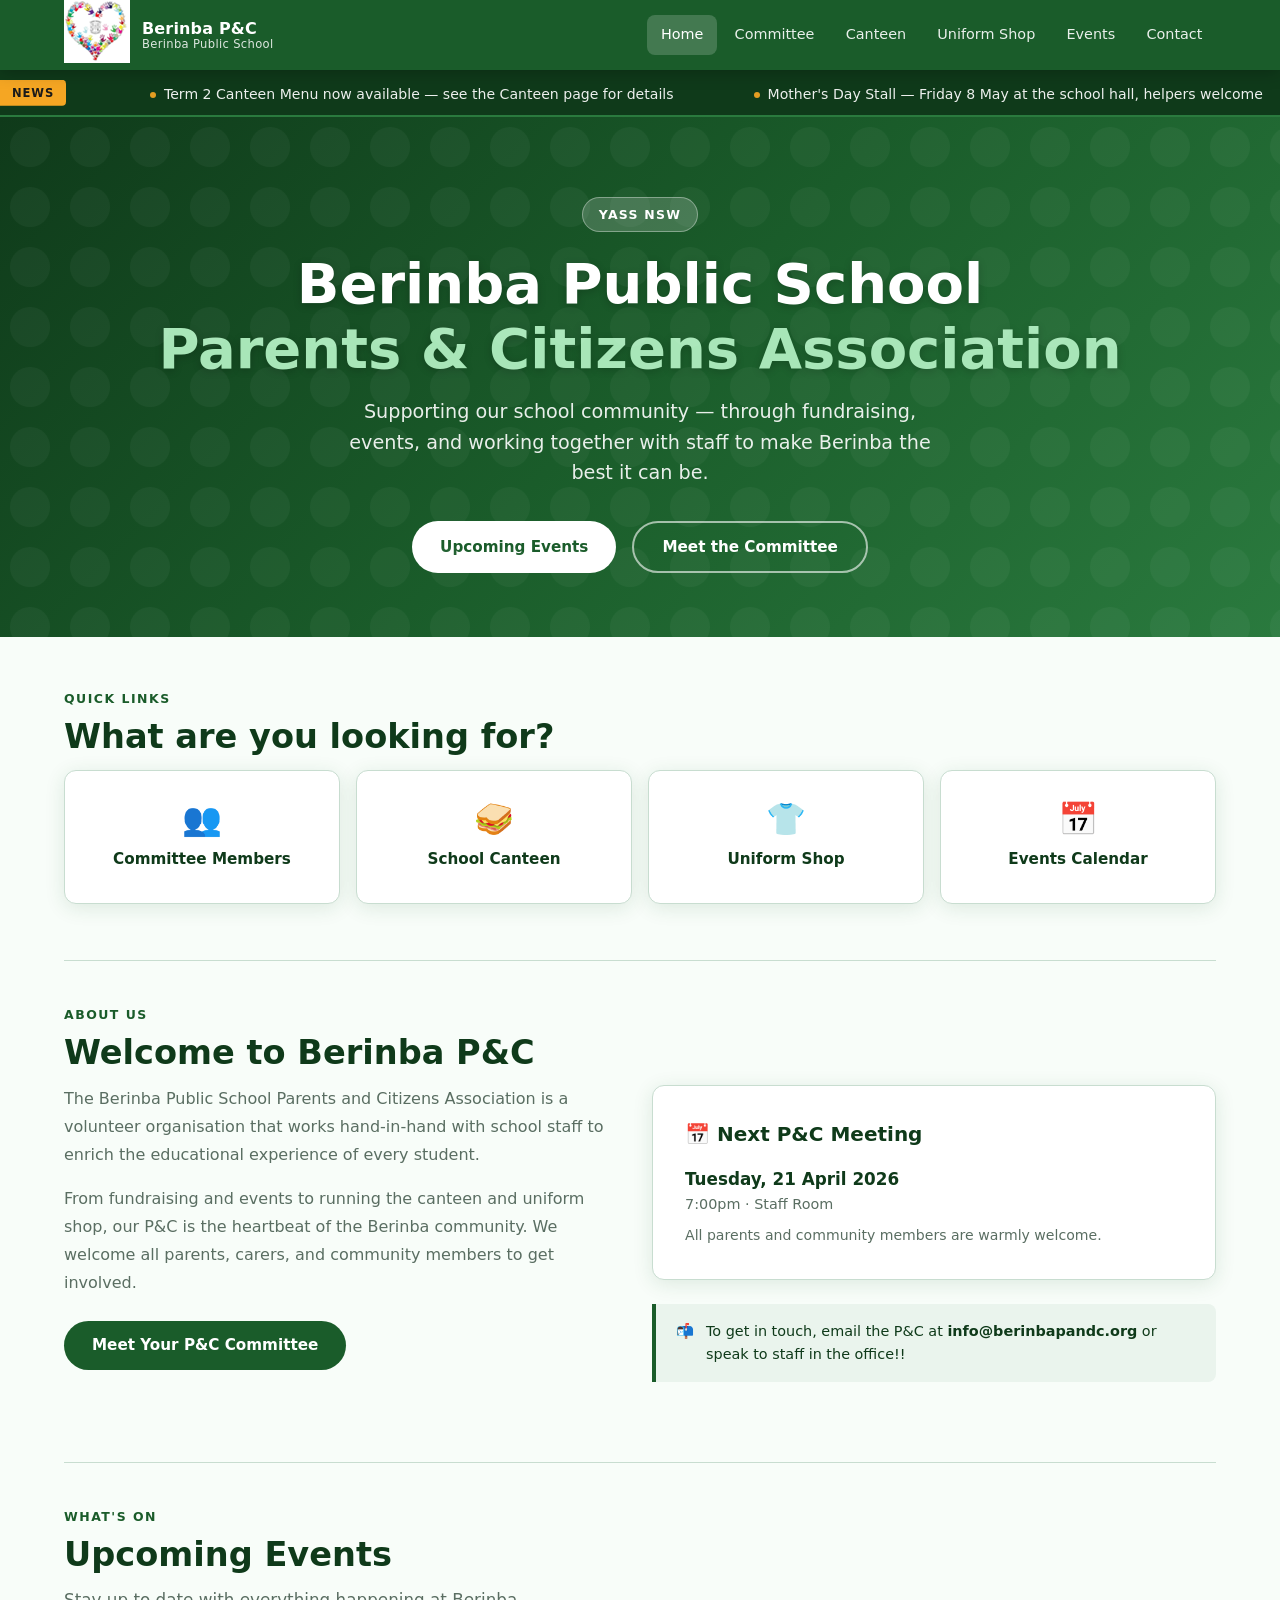
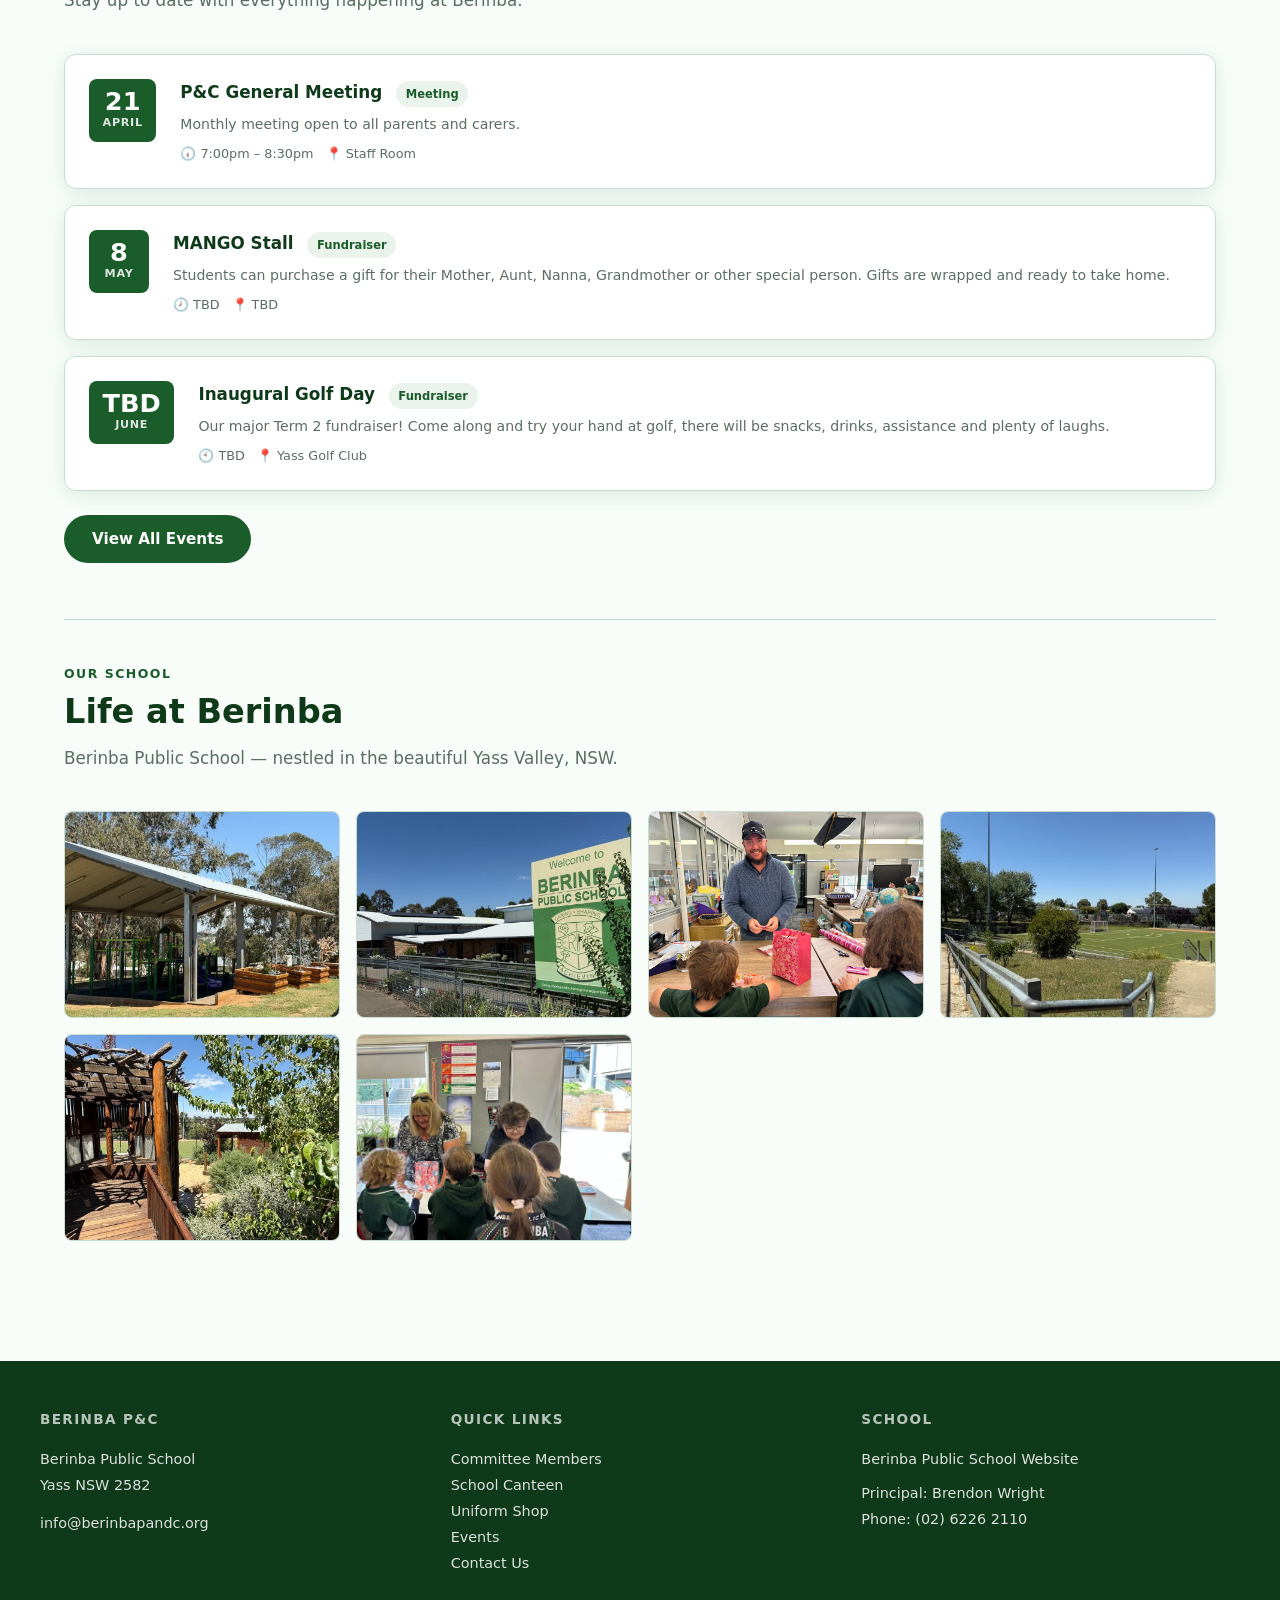
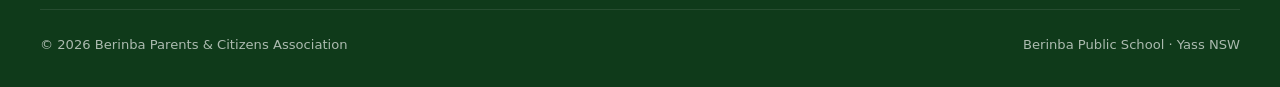
==== commit 4e85ef74: "Merge pull request #2 from bellamant/contact-page Add contact/volunteer page and update navigation" ====
--- a/index.html
+++ b/index.html
@@ -13,7 +13,7 @@
 <nav>
   <div class="nav-inner">
     <a href="index.html" class="nav-logo">
-      <div class="nav-logo-icon">🌿</div>
+      <div class="nav-logo-item"><img src="photos/pandclogo.png"></div>
       <div class="nav-logo-text">
         <strong>Berinba P&C</strong>
         <span>Berinba Public School</span>
@@ -40,24 +40,23 @@
     <div class="ticker-track" id="tickerTrack">
       <!-- Items duplicated for seamless loop -->
       <span class="ticker-item"><span class="dot"></span>Term 2 Canteen Menu now available — see the Canteen page for details</span>
-      <span class="ticker-item"><span class="dot"></span>Mother's Day Stall — Friday 9 May, 8:30am–9:00am at the school hall</span>
-      <span class="ticker-item"><span class="dot"></span>P&C Meeting — Tuesday 6 May, 6:30pm in the Library. All welcome!</span>
-      <span class="ticker-item"><span class="dot"></span>Uniform Shop open every Wednesday morning, 8:30am–9:00am</span>
-      <span class="ticker-item"><span class="dot"></span>School Fun Run — Friday 23 May. Sponsorship forms available from the office</span>
-      <span class="ticker-item"><span class="dot"></span>Book Fair returns in Week 5, Term 2 — more details coming soon</span>
+      <span class="ticker-item"><span class="dot"></span>Mother's Day Stall — Friday 8 May at the school hall, helpers welcome</span>
+      <span class="ticker-item"><span class="dot"></span>P&C Meeting — Tuesday 21 April, 7:00pm in the Staff Room. All welcome!</span>
+      <span class="ticker-item"><span class="dot"></span>Uniform Shop open every Friday morning, orders can be made on the QKR app</span>
+      <span class="ticker-item"><span class="dot"></span>Pancake breakfast from 8:30am, 20 April - join us to start the new term</span>
+      <span class="ticker-item"><span class="dot"></span>Berinba's Inaugural Golf Day - more details coming soon</span>
       <span class="ticker-item"><span class="dot"></span>Term 2 Canteen Menu now available — see the Canteen page for details</span>
-      <span class="ticker-item"><span class="dot"></span>Mother's Day Stall — Friday 9 May, 8:30am–9:00am at the school hall</span>
-      <span class="ticker-item"><span class="dot"></span>P&C Meeting — Tuesday 6 May, 6:30pm in the Library. All welcome!</span>
-      <span class="ticker-item"><span class="dot"></span>Uniform Shop open every Wednesday morning, 8:30am–9:00am</span>
-      <span class="ticker-item"><span class="dot"></span>School Fun Run — Friday 23 May. Sponsorship forms available from the office</span>
-      <span class="ticker-item"><span class="dot"></span>Book Fair returns in Week 5, Term 2 — more details coming soon</span>
-    </div>
+      <span class="ticker-item"><span class="dot"></span>Mother's Day Stall — Friday 8 May at the school hall, helpers welcome</span>
+      <span class="ticker-item"><span class="dot"></span>P&C Meeting — Tuesday 21 April, 7:00pm in the Staff Room. All welcome!</span>
+      <span class="ticker-item"><span class="dot"></span>Uniform Shop open every Friday morning, orders can be made on the QKR app</span>
+      <span class="ticker-item"><span class="dot"></span>Pancake breakfast from 8:30am, 20 April - join us to start the new term</span>
+      <span class="ticker-item"><span class="dot"></span>Berinba's Inaugural Golf Day - more details coming soon</span> </div>
   </div>
 </div>
 
 <!-- ===== HERO ===== -->
 <section class="hero">
-  <div class="hero-badge">Yass NSW · Est. in the Community</div>
+  <div class="hero-badge">Yass NSW</div>
   <h1>Berinba Public School<br><span>Parents & Citizens Association</span></h1>
   <p>Supporting our school community — through fundraising, events, and working together with staff to make Berinba the best it can be.</p>
   <div class="hero-actions">
@@ -112,13 +111,13 @@
       <div>
         <div class="info-block" style="margin-bottom: 1rem;">
           <h2>📅 Next P&C Meeting</h2>
-          <p style="font-size: 1.05rem; font-weight: 600; color: var(--green-dark);">Tuesday, 6 May 2026</p>
-          <p style="color: var(--text-muted); font-size: 0.9rem;">6:30pm · School Library</p>
-          <p style="color: var(--text-muted); font-size: 0.88rem; margin-top: 0.5rem;">All parents and community members are warmly welcome. No membership required!</p>
+          <p style="font-size: 1.05rem; font-weight: 600; color: var(--green-dark);">Tuesday, 21 April 2026</p>
+          <p style="color: var(--text-muted); font-size: 0.9rem;"> 7:00pm · Staff Room</p>
+          <p style="color: var(--text-muted); font-size: 0.88rem; margin-top: 0.5rem;">All parents and community members are warmly welcome.</p>
         </div>
         <div class="notice">
           <span>📬</span>
-          <span>To get in touch, email the P&C at <strong>pandc@berinbaps.com.au</strong> or speak to any committee member at the school gate.</span>
+          <span>To get in touch, email the P&C at <strong>info@berinbapandc.org</strong> or speak to staff in the office!!</span>
         </div>
       </div>
     </div>
@@ -135,45 +134,45 @@
     <div class="event-list">
       <div class="event-card">
         <div class="event-date-box">
-          <span class="day">6</span>
-          <span class="month">May</span>
+          <span class="day">21</span>
+          <span class="month">April</span>
         </div>
         <div class="event-info">
           <h3>P&C General Meeting <span class="event-tag">Meeting</span></h3>
-          <p>Monthly meeting open to all parents and carers. Agenda includes Term 2 canteen review, Fun Run planning, and general business.</p>
+          <p>Monthly meeting open to all parents and carers.</p>
           <div class="event-meta">
-            <span>🕡 6:30pm – 8:00pm</span>
-            <span>📍 School Library</span>
+            <span>🕡 7:00pm – 8:30pm</span>
+            <span>📍 Staff Room</span>
           </div>
         </div>
       </div>
 
       <div class="event-card">
         <div class="event-date-box">
-          <span class="day">9</span>
+          <span class="day">8</span>
           <span class="month">May</span>
         </div>
         <div class="event-info">
-          <h3>Mother's Day Stall <span class="event-tag">Fundraiser</span></h3>
-          <p>Students can purchase a gift for their special someone. Gifts are wrapped and ready to take home. Gold coin donation welcome.</p>
+          <h3>MANGO Stall <span class="event-tag">Fundraiser</span></h3>
+          <p>Students can purchase a gift for their Mother, Aunt, Nanna, Grandmother or other special person. Gifts are wrapped and ready to take home.</p>
           <div class="event-meta">
-            <span>🕗 8:30am – 9:00am</span>
-            <span>📍 School Hall</span>
+            <span>🕗 TBD</span>
+            <span>📍 TBD</span>
           </div>
         </div>
       </div>
 
       <div class="event-card">
         <div class="event-date-box">
-          <span class="day">23</span>
-          <span class="month">May</span>
+          <span class="day">TBD</span>
+          <span class="month">June</span>
         </div>
         <div class="event-info">
-          <h3>School Fun Run <span class="event-tag">Community</span></h3>
-          <p>Our major Term 2 fundraiser! Students collect sponsorships and run laps around the oval. Sponsorship forms available from the office.</p>
+          <h3>Inaugural Golf Day <span class="event-tag">Fundraiser</span></h3>
+          <p>Our major Term 2 fundraiser! Come along and try your hand at golf, there will be snacks, drinks, assistance and plenty of laughs.</p>
           <div class="event-meta">
-            <span>🕙 10:00am – 11:30am</span>
-            <span>📍 School Oval</span>
+            <span>🕙 TBD</span>
+            <span>📍 Yass Golf Club</span>
           </div>
         </div>
       </div>
@@ -192,15 +191,14 @@
     <h2 class="section-title">Life at Berinba</h2>
     <p class="section-intro">Berinba Public School — nestled in the beautiful Yass Valley, NSW.</p>
     <div class="photo-grid">
-      <div class="photo-item" title="Add your school photo here">🏫</div>
-      <div class="photo-item" title="Add your school photo here">🌿</div>
-      <div class="photo-item" title="Add your school photo here">📚</div>
-      <div class="photo-item" title="Add your school photo here">🎨</div>
-      <div class="photo-item" title="Add your school photo here">⚽</div>
-      <div class="photo-item" title="Add your school photo here">🎵</div>
+      <div class="photo-item" title="Our adventure playground"><img src="photos/adventureplayground.jpg" alt="The Adventure Playground" style="width:100%;height:100%;object-fit:cover;"></div>
+      <div class="photo-item" title="The school entrance on Church St"><img src="photos/schoolentry.jpg" alt="School Entry" style="width:100%;height:100%;object-fit:cover;"></div>
+      <div class="photo-item" title="Our Vice President lending a hand"><img src="photos/chfundraising.jpg" alt="MANGO Stall" style="width:100%;height:100%;object-fit:cover;"></div>
+      <div class="photo-item" title="The school oval"><img src="photos/schooloval.jpg" alt="The Adventure Playground" style="width:100%;height:100%;object-fit:cover;"></div>
+      <div class="photo-item" title="Our nature playground"><img src="photos/natureplaygound.jpg" alt="The Nature Playground" style="width:100%;height:100%;object-fit:cover;"></div>
+      <div class="photo-item" title="Our fundraising nannas"><img src="photos/fundraising.jpg" alt="Fundraising Nannas" style="width:100%;height:100%;object-fit:cover;"></div>
     </div>
     <p style="font-size: 0.82rem; color: var(--text-muted); margin-top: 1rem;">
-      📷 Replace the placeholders above with your own school photos — see <strong>EDITING.md</strong> for instructions.
     </p>
   </section>
 
@@ -212,7 +210,7 @@
     <div class="footer-col">
       <h4>Berinba P&C</h4>
       <p>Berinba Public School<br>Yass NSW 2582</p>
-      <p style="margin-top: 0.75rem;">pandc@berinbaps.com.au</p>
+      <p style="margin-top: 0.75rem;">info@berinbapandc.org</p>
     </div>
     <div class="footer-col">
       <h4>Quick Links</h4>
@@ -225,8 +223,8 @@
     <div class="footer-col">
       <h4>School</h4>
       <a href="https://berinba-p.schools.nsw.gov.au" target="_blank" rel="noopener">Berinba Public School Website</a>
-      <p style="margin-top: 0.5rem;">Principal: [Principal Name]</p>
-      <p>Phone: (02) 6226 XXXX</p>
+      <p style="margin-top: 0.5rem;">Principal: Brendon Wright</p>
+      <p>Phone: (02) 6226 2110</p>
     </div>
   </div>
   <div class="footer-bottom">
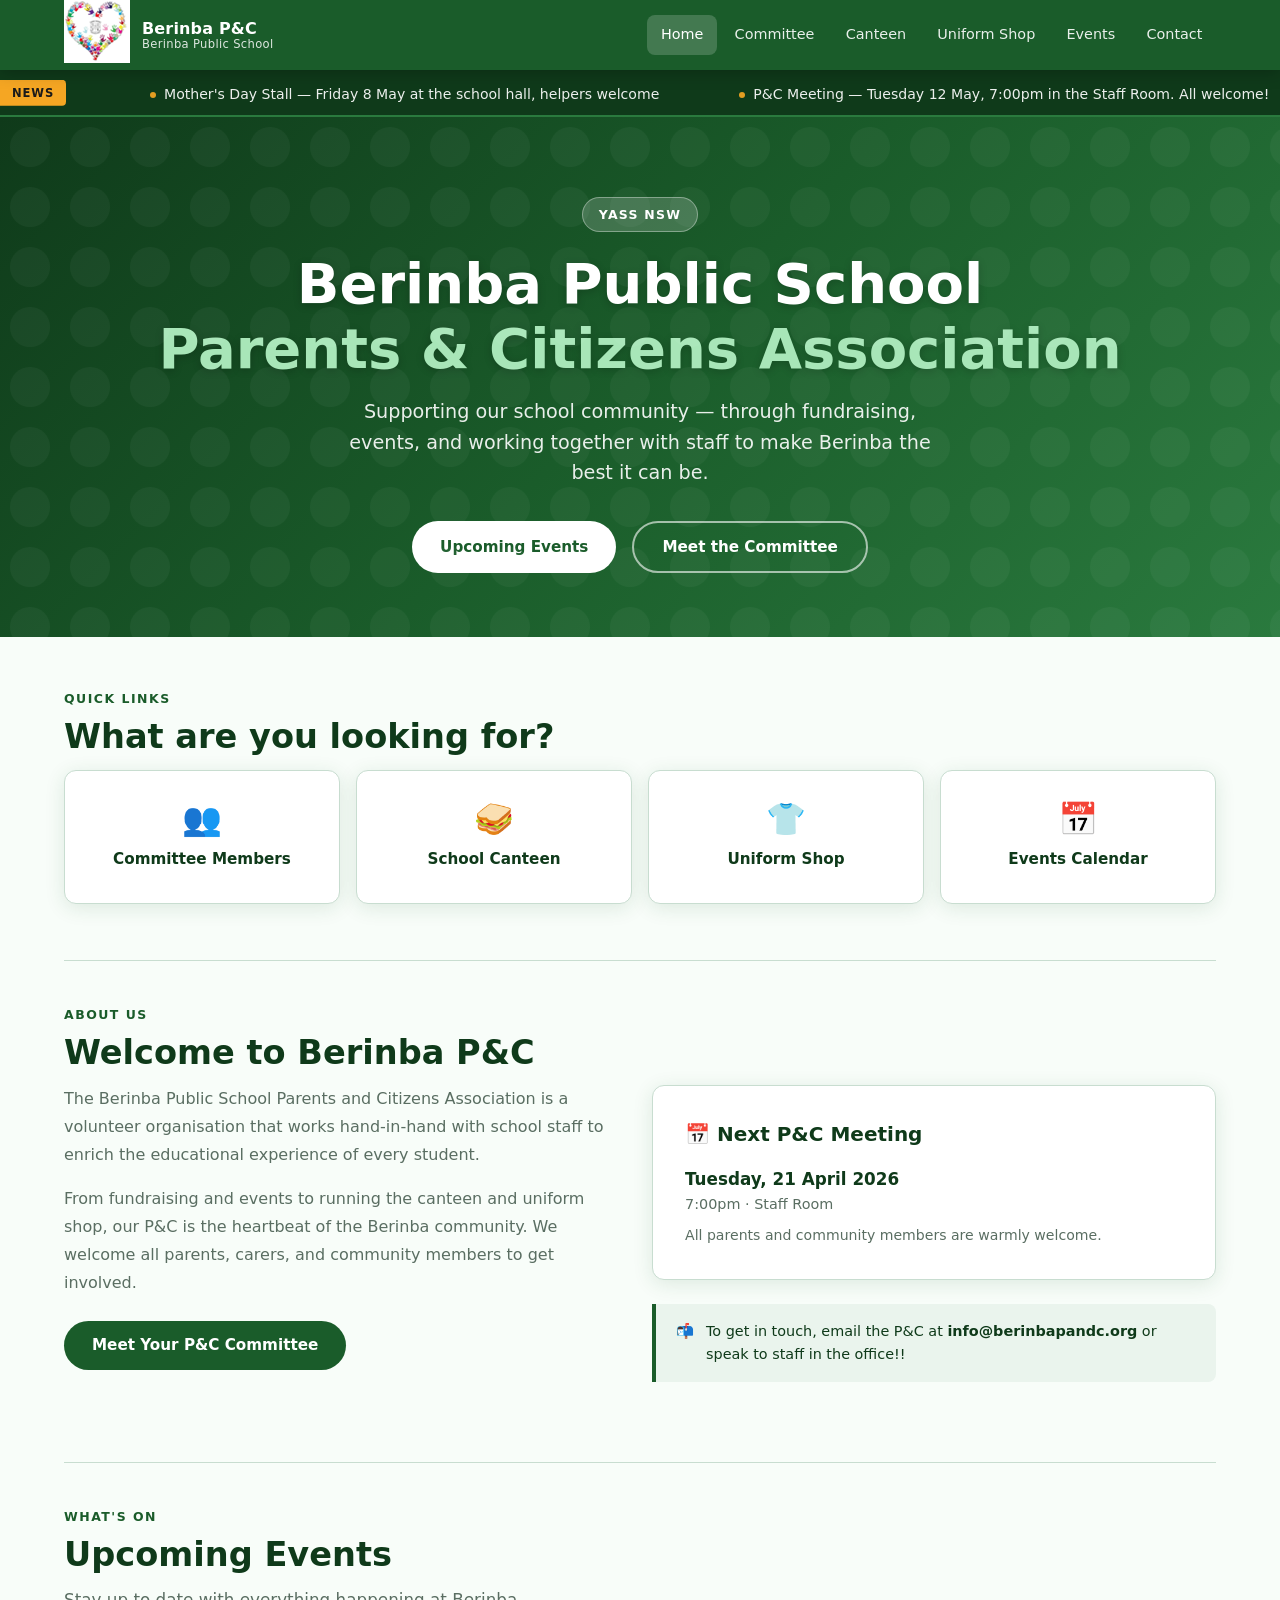
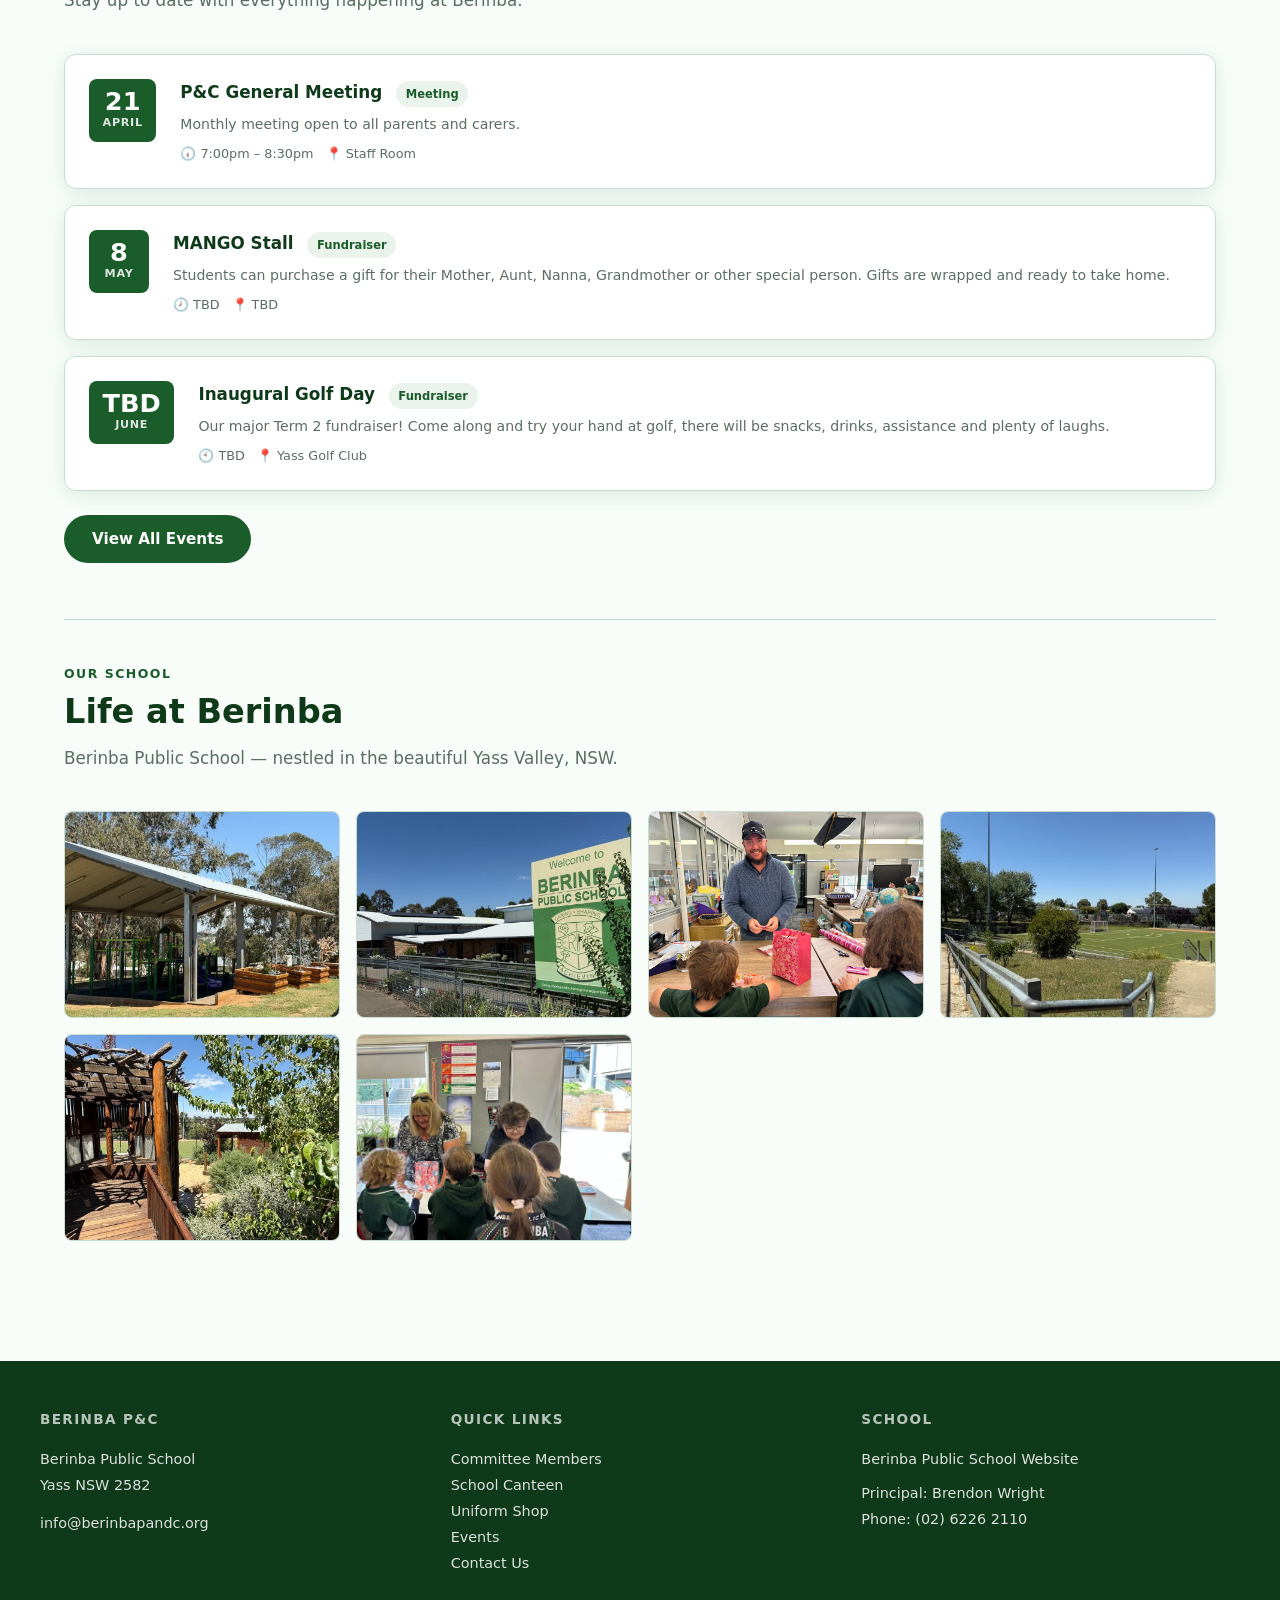
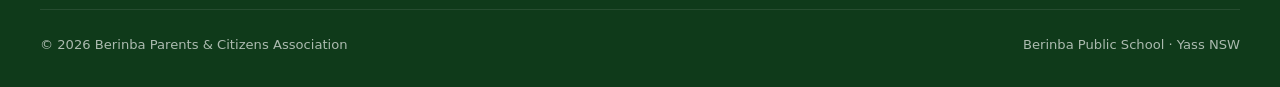
==== commit 652621fb: "Update P&C Meeting date in ticker items" ====
--- a/index.html
+++ b/index.html
@@ -39,17 +39,13 @@
     <span class="ticker-label">News</span>
     <div class="ticker-track" id="tickerTrack">
       <!-- Items duplicated for seamless loop -->
-      <span class="ticker-item"><span class="dot"></span>Term 2 Canteen Menu now available — see the Canteen page for details</span>
       <span class="ticker-item"><span class="dot"></span>Mother's Day Stall — Friday 8 May at the school hall, helpers welcome</span>
-      <span class="ticker-item"><span class="dot"></span>P&C Meeting — Tuesday 21 April, 7:00pm in the Staff Room. All welcome!</span>
+      <span class="ticker-item"><span class="dot"></span>P&C Meeting — Tuesday 12 May, 7:00pm in the Staff Room. All welcome!</span>
       <span class="ticker-item"><span class="dot"></span>Uniform Shop open every Friday morning, orders can be made on the QKR app</span>
-      <span class="ticker-item"><span class="dot"></span>Pancake breakfast from 8:30am, 20 April - join us to start the new term</span>
       <span class="ticker-item"><span class="dot"></span>Berinba's Inaugural Golf Day - more details coming soon</span>
-      <span class="ticker-item"><span class="dot"></span>Term 2 Canteen Menu now available — see the Canteen page for details</span>
       <span class="ticker-item"><span class="dot"></span>Mother's Day Stall — Friday 8 May at the school hall, helpers welcome</span>
-      <span class="ticker-item"><span class="dot"></span>P&C Meeting — Tuesday 21 April, 7:00pm in the Staff Room. All welcome!</span>
+      <span class="ticker-item"><span class="dot"></span>P&C Meeting — Tuesday 12 May, 7:00pm in the Staff Room. All welcome!</span>
       <span class="ticker-item"><span class="dot"></span>Uniform Shop open every Friday morning, orders can be made on the QKR app</span>
-      <span class="ticker-item"><span class="dot"></span>Pancake breakfast from 8:30am, 20 April - join us to start the new term</span>
       <span class="ticker-item"><span class="dot"></span>Berinba's Inaugural Golf Day - more details coming soon</span> </div>
   </div>
 </div>
